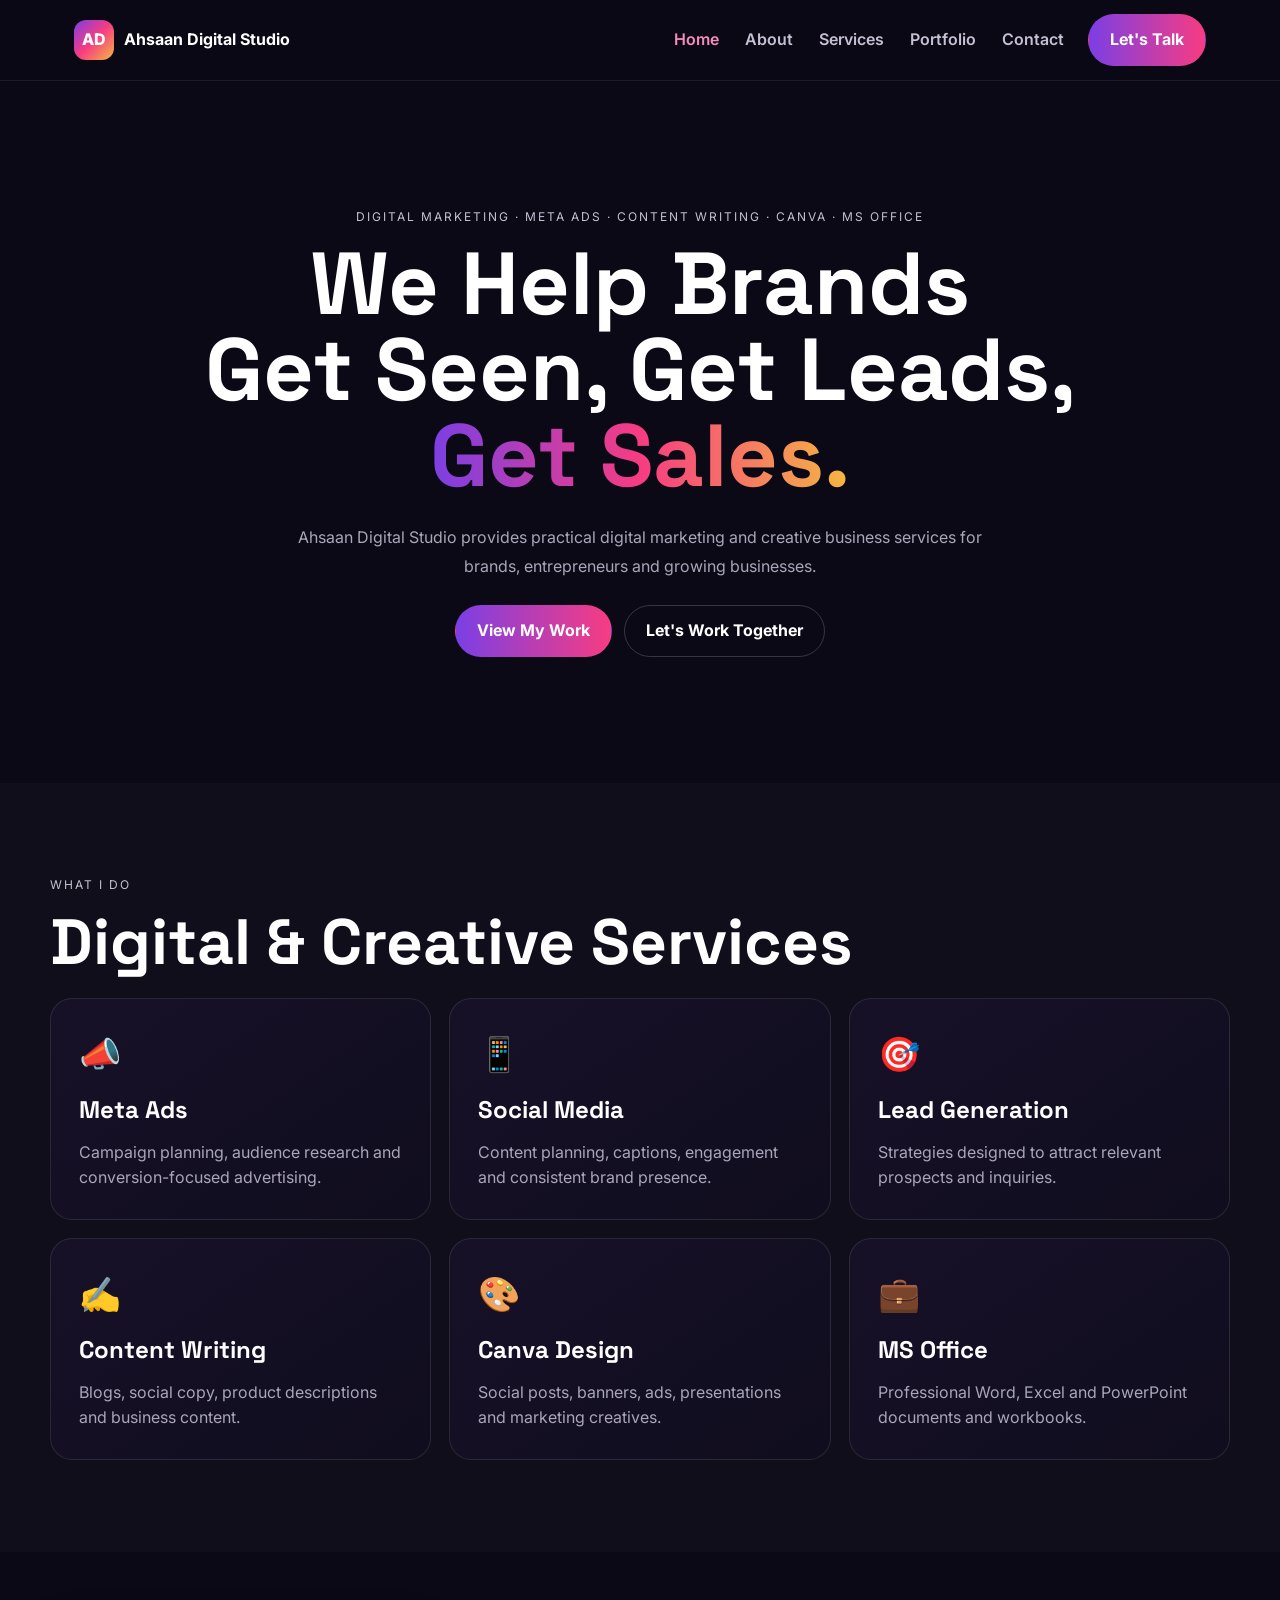
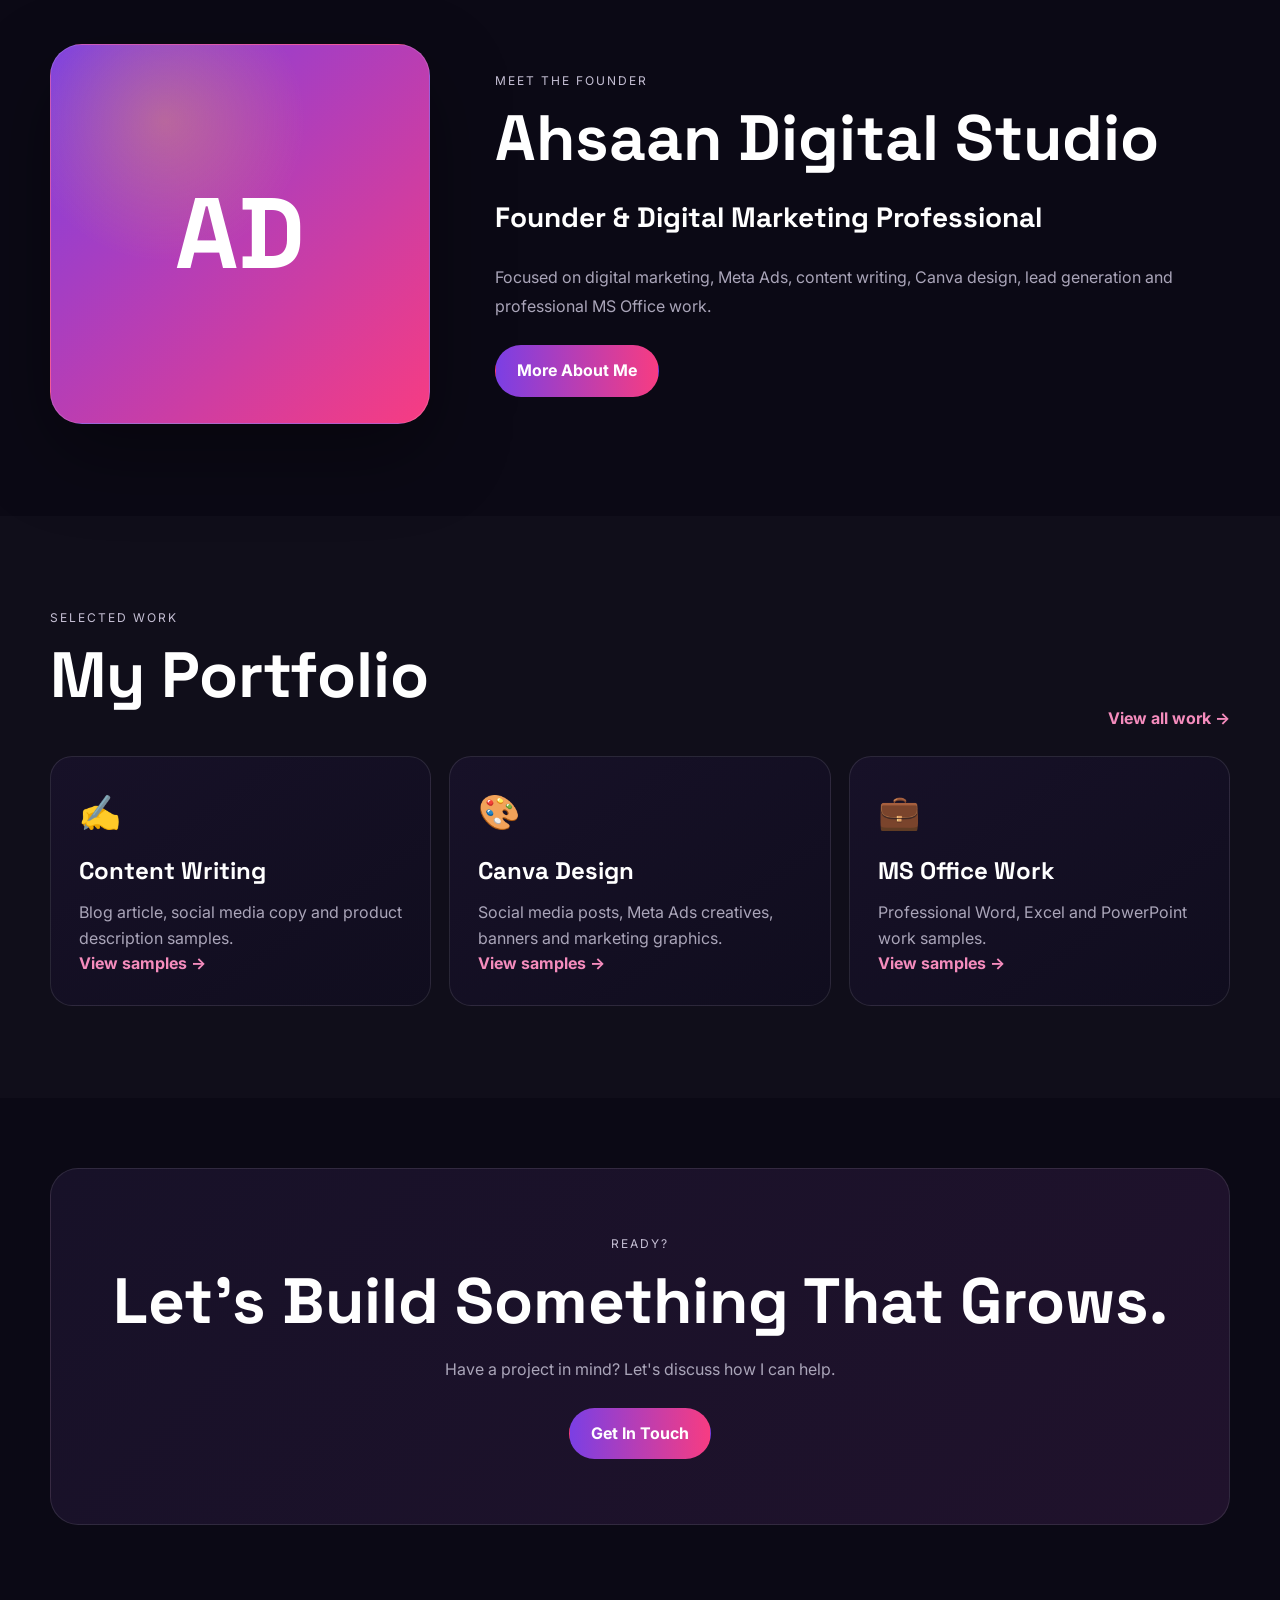
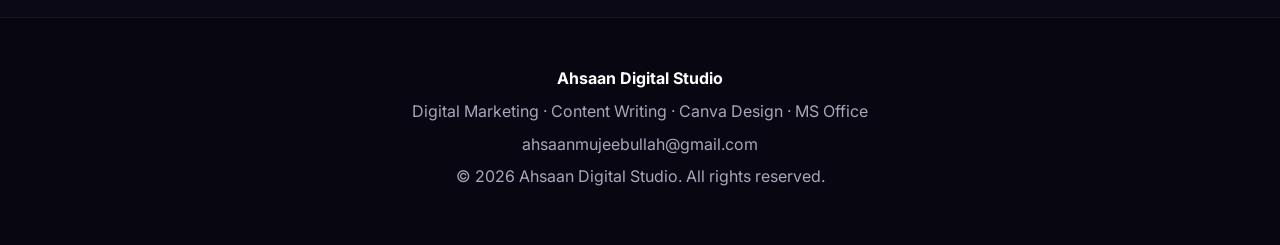
==== index.html @ bba97617 "Add files via upload" ====
<!DOCTYPE html><html lang="en"><head><meta charset="UTF-8"><meta name="viewport" content="width=device-width,initial-scale=1.0"><meta name="description" content="Ahsaan Digital Studio — Digital Marketing, Meta Ads, Content Writing, Canva Design and MS Office services."><title>Ahsaan Digital Studio | Digital Marketing & Creative Services</title><link rel="preconnect" href="https://fonts.googleapis.com"><link href="https://fonts.googleapis.com/css2?family=Space+Grotesk:wght@500;600;700&family=Inter:wght@400;500;600;700&display=swap" rel="stylesheet"><link rel="stylesheet" href="style.css"></head><body>
<header class="navbar"><div class="nav-inner"><a class="logo" href="index.html"><span class="logo-badge">AD</span><span>Ahsaan Digital Studio</span></a><button class="hamburger" id="hamburger" aria-label="Open menu">☰</button><nav class="nav-links" id="navLinks"><a class="active" href="index.html">Home</a><a href="about.html">About</a><a href="services.html">Services</a><a href="portfolio.html">Portfolio</a><a href="contact.html">Contact</a><a class="nav-cta" href="contact.html">Let's Talk</a></nav></div></header>
<main>
<section class="hero"><div class="container hero-inner"><p class="eyebrow reveal">Digital Marketing · Meta Ads · Content Writing · Canva · MS Office</p><h1 class="hero-title reveal">We Help Brands<br>Get Seen, Get Leads,<br><span class="grad-text">Get Sales.</span></h1><p class="hero-sub reveal">Ahsaan Digital Studio provides practical digital marketing and creative business services for brands, entrepreneurs and growing businesses.</p><div class="hero-actions reveal"><a class="btn" href="portfolio.html">View My Work</a><a class="btn btn-ghost" href="contact.html">Let's Work Together</a></div></div></section>
<section class="section section-dark"><div class="container"><p class="eyebrow reveal">What I Do</p><h2 class="section-title reveal">Digital & Creative Services</h2><div class="card-grid six"><a class="service-card reveal" href="services.html#meta"><span class="icon">📣</span><h3>Meta Ads</h3><p>Campaign planning, audience research and conversion-focused advertising.</p></a><a class="service-card reveal" href="services.html#social"><span class="icon">📱</span><h3>Social Media</h3><p>Content planning, captions, engagement and consistent brand presence.</p></a><a class="service-card reveal" href="services.html#leads"><span class="icon">🎯</span><h3>Lead Generation</h3><p>Strategies designed to attract relevant prospects and inquiries.</p></a><a class="service-card reveal" href="services.html#content"><span class="icon">✍️</span><h3>Content Writing</h3><p>Blogs, social copy, product descriptions and business content.</p></a><a class="service-card reveal" href="services.html#canva"><span class="icon">🎨</span><h3>Canva Design</h3><p>Social posts, banners, ads, presentations and marketing creatives.</p></a><a class="service-card reveal" href="services.html#office"><span class="icon">💼</span><h3>MS Office</h3><p>Professional Word, Excel and PowerPoint documents and workbooks.</p></a></div></div></section>
<section class="section"><div class="container founder-wrap"><div class="founder-avatar reveal">AD</div><div class="founder-content"><p class="eyebrow reveal">Meet the Founder</p><h2 class="section-title reveal">Ahsaan Digital Studio</h2><h3 class="founder-name reveal">Founder & Digital Marketing Professional</h3><p class="hero-sub left reveal">Focused on digital marketing, Meta Ads, content writing, Canva design, lead generation and professional MS Office work.</p><a class="btn reveal" href="about.html">More About Me</a></div></div></section>
<section class="section section-dark"><div class="container"><div class="section-head"><div><p class="eyebrow reveal">Selected Work</p><h2 class="section-title reveal">My Portfolio</h2></div><a class="text-link reveal" href="portfolio.html">View all work →</a></div><div class="card-grid three"><a class="portfolio-card reveal" href="portfolio.html#content"><span class="portfolio-icon">✍️</span><h3>Content Writing</h3><p>Blog article, social media copy and product description samples.</p><span class="card-link">View samples →</span></a><a class="portfolio-card reveal" href="portfolio.html#canva"><span class="portfolio-icon">🎨</span><h3>Canva Design</h3><p>Social media posts, Meta Ads creatives, banners and marketing graphics.</p><span class="card-link">View samples →</span></a><a class="portfolio-card reveal" href="portfolio.html#office"><span class="portfolio-icon">💼</span><h3>MS Office Work</h3><p>Professional Word, Excel and PowerPoint work samples.</p><span class="card-link">View samples →</span></a></div></div></section>
<section class="section cta-section"><div class="container cta-box reveal"><p class="eyebrow">Ready?</p><h2 class="section-title">Let's Build Something That Grows.</h2><p>Have a project in mind? Let's discuss how I can help.</p><a class="btn" href="contact.html">Get In Touch</a></div></section>
</main><footer><div class="container footer-inner"><strong>Ahsaan Digital Studio</strong><p>Digital Marketing · Content Writing · Canva Design · MS Office</p><p><a href="mailto:ahsaanmujeebullah@gmail.com">ahsaanmujeebullah@gmail.com</a></p><p>© 2026 Ahsaan Digital Studio. All rights reserved.</p></div></footer><script src="script.js"></script></body></html>
---- style.css ----
*{box-sizing:border-box}html{scroll-behavior:smooth}body{margin:0;font-family:Inter,Arial,sans-serif;background:#0b0915;color:#fff;line-height:1.6}a{color:inherit;text-decoration:none}button{font:inherit}.navbar{position:sticky;top:0;z-index:100;background:rgba(11,9,21,.88);backdrop-filter:blur(18px);border-bottom:1px solid rgba(255,255,255,.08)}.nav-inner{max-width:1180px;margin:auto;padding:14px 24px;display:flex;align-items:center;justify-content:space-between;gap:20px}.logo{display:flex;align-items:center;gap:10px;font-weight:700;white-space:nowrap}.logo-badge{width:40px;height:40px;border-radius:12px;display:grid;place-items:center;background:linear-gradient(135deg,#7b3fe4,#f73c82,#f5b841);font-weight:800}.nav-links{display:flex;align-items:center;gap:22px}.nav-links>a:not(.nav-cta){padding:9px 2px;color:#c5bfd4;font-weight:600}.nav-links>a:hover,.nav-links>a.active{color:#f58cbd}.nav-cta,.btn{display:inline-flex;align-items:center;justify-content:center;padding:12px 21px;border-radius:999px;background:linear-gradient(90deg,#7b3fe4,#f73c82);font-weight:700;border:1px solid transparent;transition:transform .2s ease,box-shadow .2s ease}.nav-cta:hover,.btn:hover{transform:translateY(-2px);box-shadow:0 12px 30px rgba(123,63,228,.25)}.btn-ghost{background:transparent;border-color:rgba(255,255,255,.18)}.hamburger{display:none;background:transparent;color:#fff;border:0;font-size:26px;cursor:pointer}.container{width:min(1180px,calc(100% - 40px));margin:auto}.hero{min-height:78vh;display:grid;place-items:center;text-align:center;padding:90px 0}.hero-inner{max-width:980px}.eyebrow{text-transform:uppercase;letter-spacing:2px;font-size:12px;color:#c5bfd4;margin:0 0 15px}.hero-title,.section-title,.subsection-title,.founder-name{font-family:'Space Grotesk',sans-serif}.hero-title{font-size:clamp(46px,8vw,88px);line-height:.98;margin:0}.grad-text{background:linear-gradient(90deg,#7b3fe4,#f73c82,#f5b841);-webkit-background-clip:text;background-clip:text;color:transparent}.hero-sub{max-width:720px;margin:24px auto;color:#aaa5b9;line-height:1.8}.hero-sub.left{margin-left:0;margin-right:0}.hero-actions,.contact-actions{display:flex;justify-content:center;gap:12px;flex-wrap:wrap}.section{padding:92px 0}.section-dark{background:rgba(255,255,255,.018)}.section-title{font-size:clamp(38px,5vw,64px);line-height:1.05;margin:0 0 22px}.subsection-title{font-size:34px;margin:75px 0 24px}.card-grid{display:grid;gap:18px}.card-grid.three{grid-template-columns:repeat(3,1fr)}.card-grid.six{grid-template-columns:repeat(3,1fr)}.service-card,.portfolio-card{padding:28px;border:1px solid rgba(255,255,255,.1);border-radius:22px;background:linear-gradient(145deg,#171128,#100d1e);transition:transform .25s ease,border-color .25s ease,box-shadow .25s ease}.service-card:hover,.portfolio-card:hover{transform:translateY(-6px);border-color:rgba(247,60,130,.35);box-shadow:0 20px 50px rgba(0,0,0,.22)}.service-card h2,.service-card h3,.portfolio-card h3{font-family:'Space Grotesk',sans-serif;margin:10px 0;font-size:24px}.service-card p,.portfolio-card p{color:#aaa5b9;margin:0}.icon,.portfolio-icon{font-size:34px}.founder-wrap{display:grid;grid-template-columns:minmax(250px,380px) 1fr;gap:65px;align-items:center}.founder-avatar{width:min(100%,380px);aspect-ratio:1/1;border-radius:32px;display:grid;place-items:center;font-family:'Space Grotesk';font-size:100px;font-weight:700;background:radial-gradient(circle at 30% 20%,#f5b84155,transparent 35%),linear-gradient(135deg,#7b3fe4,#f73c82);box-shadow:0 30px 80px rgba(0,0,0,.35);border:1px solid rgba(255,255,255,.15)}.founder-name{font-size:28px;margin:0 0 10px}.skill-pills{display:flex;flex-wrap:wrap;gap:9px;margin:20px 0 25px}.skill-pills span{padding:8px 13px;border-radius:999px;border:1px solid rgba(255,255,255,.1);background:#151126;color:#d7d1e1;font-size:13px}.section-head{display:flex;align-items:end;justify-content:space-between;gap:20px;margin-bottom:25px}.text-link,.card-link{color:#f58cbd;font-weight:700}.portfolio-card{display:block}.portfolio-icon{display:block;margin-bottom:12px}.sample-placeholder{height:150px;border-radius:16px;display:grid;place-items:center;font-size:55px;background:linear-gradient(135deg,#7b3fe433,#f73c8233);border:1px solid rgba(255,255,255,.08);margin-bottom:18px}.portfolio-card code{font-size:12px;color:#f5b841}.cta-section{padding-top:70px}.cta-box{padding:65px 30px;border-radius:28px;text-align:center;background:linear-gradient(135deg,#171128,#20122c);border:1px solid rgba(255,255,255,.1)}.cta-box p:not(.eyebrow){color:#aaa5b9;margin:0 auto 25px}.contact-box{text-align:center;max-width:850px}.contact-box .hero-sub{max-width:650px}.contact-email{margin-top:24px;color:#f58cbd}.contact-actions{margin-top:30px}footer{background:#080711;border-top:1px solid rgba(255,255,255,.06)}.footer-inner{padding:48px 0;text-align:center;color:#aaa5b9}.footer-inner strong{color:#fff}.footer-inner p{margin:7px 0}.footer-inner a:hover{color:#f58cbd}.reveal{opacity:0;transform:translateY(18px);transition:opacity .65s ease,transform .65s ease}.reveal.visible{opacity:1;transform:none}@media(max-width:900px){.hamburger{display:block}.nav-links{display:none;position:absolute;top:69px;left:0;right:0;background:#100d1d;border-bottom:1px solid rgba(255,255,255,.08);padding:18px 24px;flex-direction:column;align-items:stretch;gap:4px}.nav-links.open{display:flex}.nav-links>a:not(.nav-cta){padding:12px;text-align:center}.nav-cta{text-align:center;margin-top:6px}.card-grid.three,.card-grid.six{grid-template-columns:1fr 1fr}.founder-wrap{grid-template-columns:1fr;gap:38px}.founder-avatar{margin:auto;max-width:330px}.founder-content{text-align:center}.hero-sub.left{margin-left:auto;margin-right:auto}.skill-pills{justify-content:center}.section-head{align-items:start;flex-direction:column}}@media(max-width:560px){.container{width:min(100% - 28px,1180px)}.nav-inner{padding:12px 14px}.logo span:last-child{font-size:14px}.hero{padding:72px 0;min-height:70vh}.hero-title{font-size:clamp(42px,14vw,60px)}.section{padding:70px 0}.card-grid.three,.card-grid.six{grid-template-columns:1fr}.section-title{font-size:40px}.subsection-title{font-size:30px;margin-top:55px}.service-card,.portfolio-card{padding:23px}.founder-avatar{max-width:280px;font-size:80px}.cta-box{padding:48px 20px}.btn{width:100%;max-width:300px}}
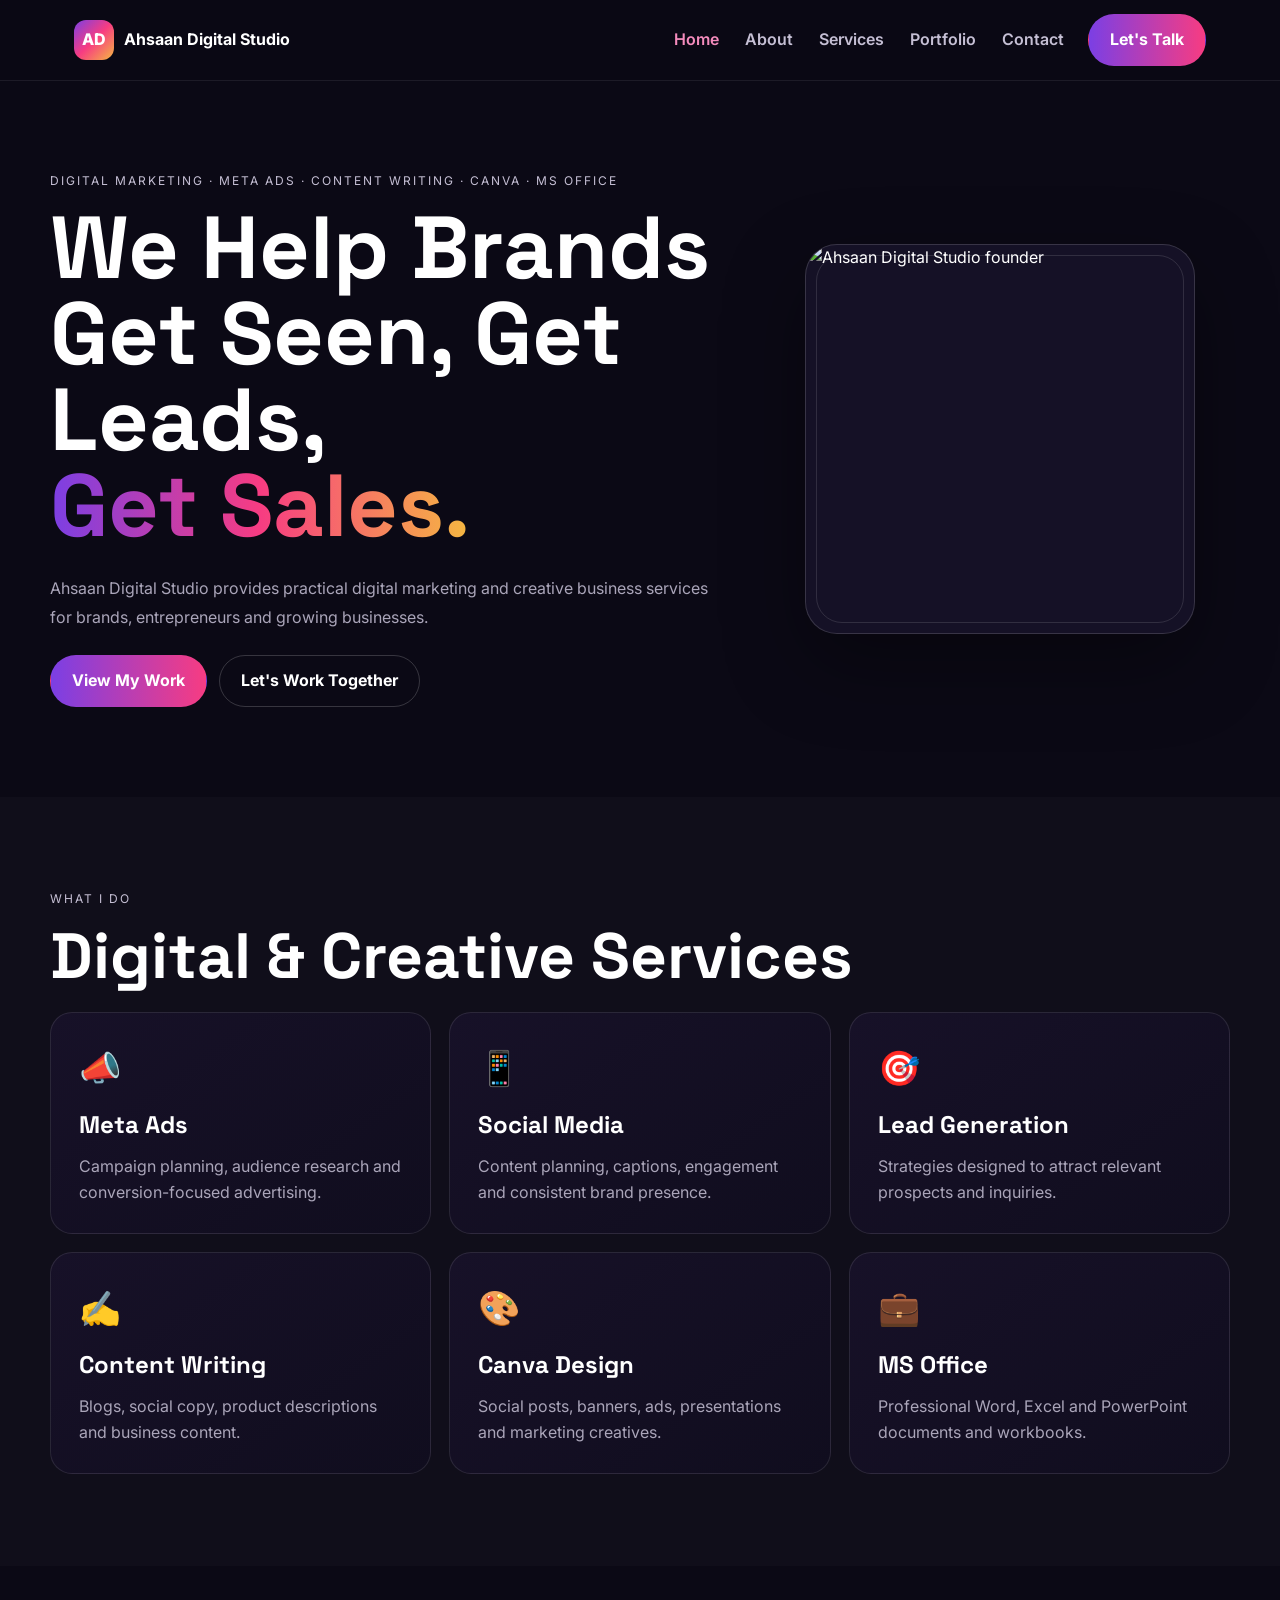
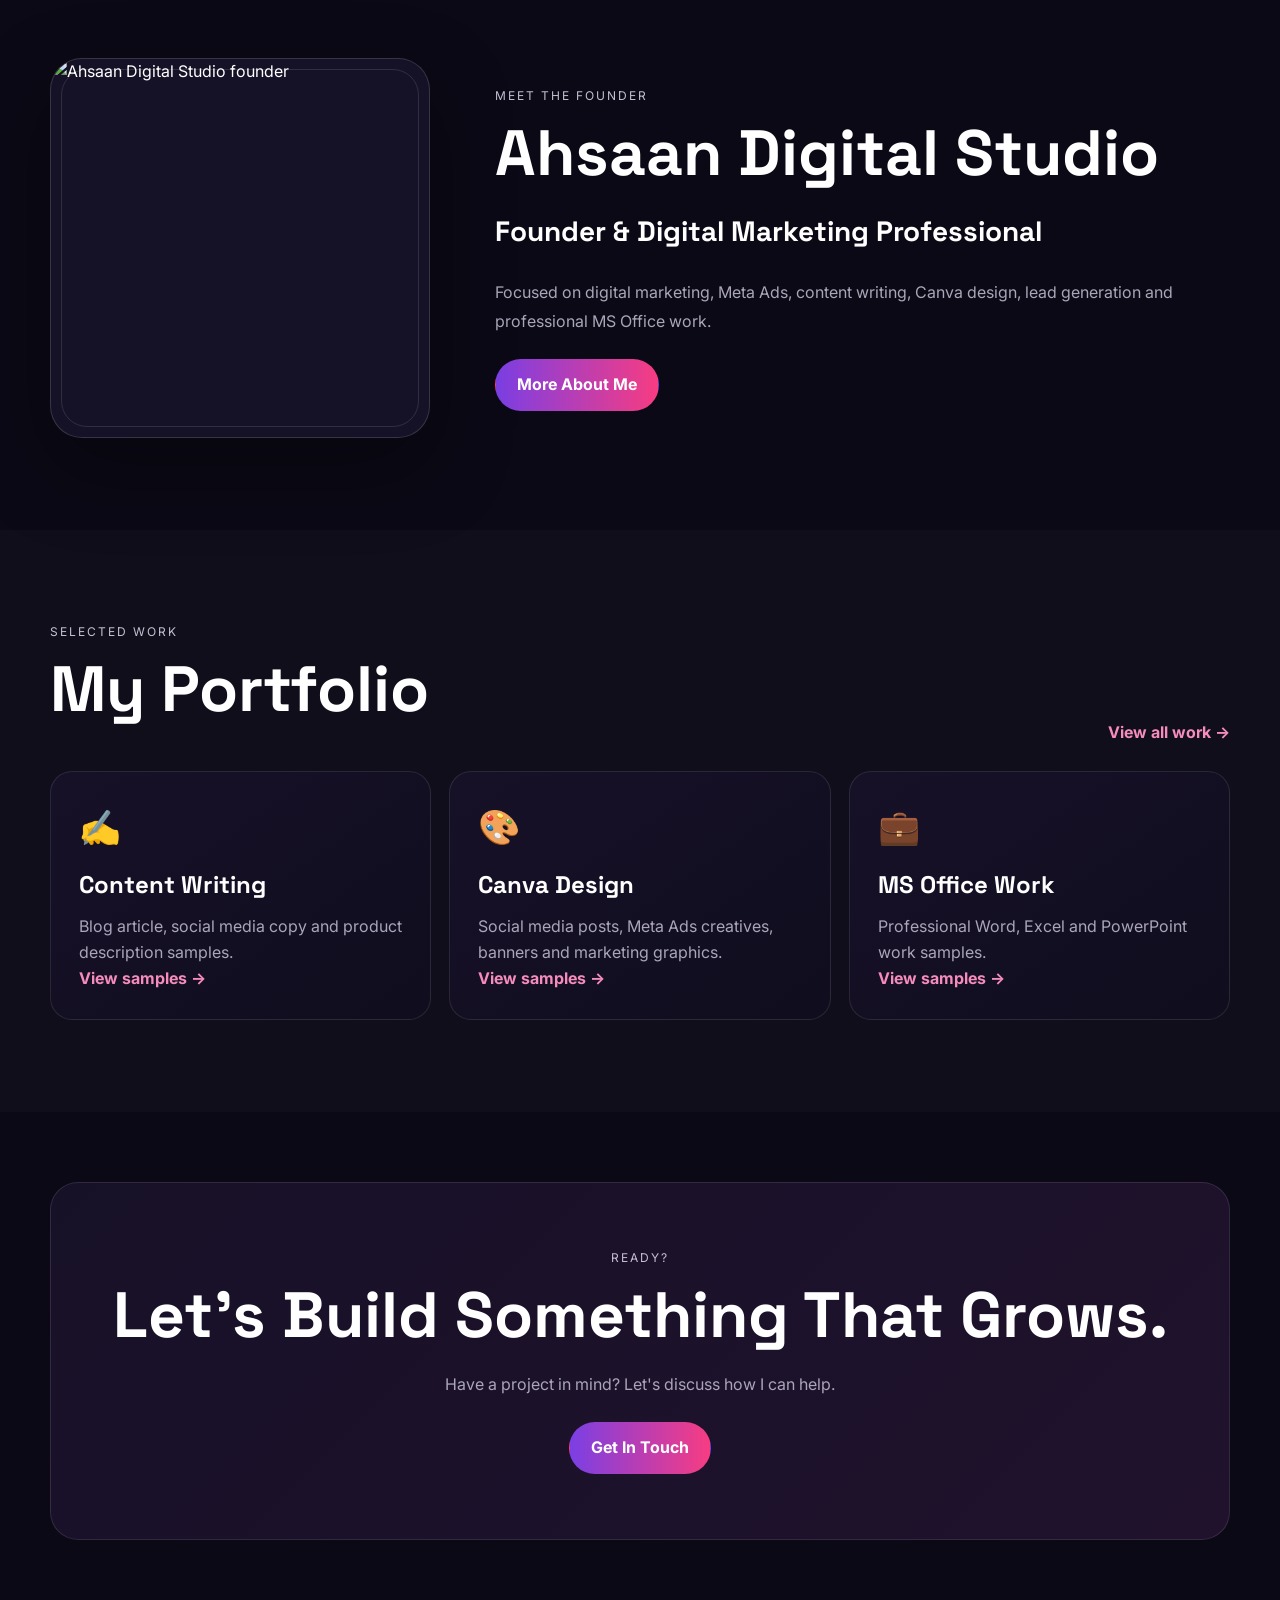
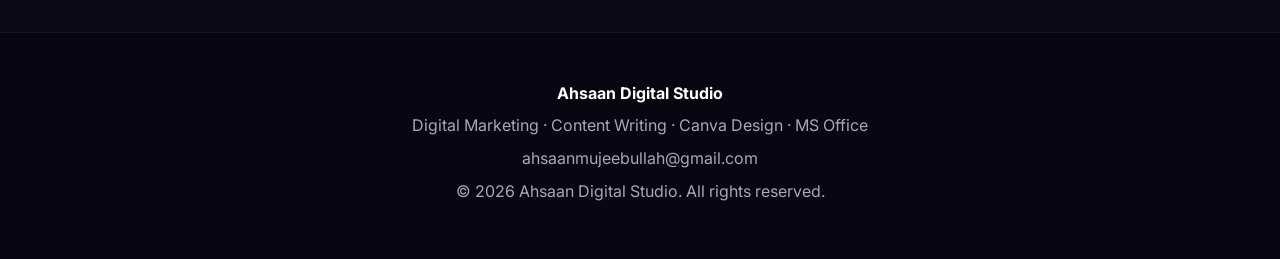
==== commit 38240d7b: "Add files via upload" ====
--- a/index.html
+++ b/index.html
@@ -1,9 +1,31 @@
-<!DOCTYPE html><html lang="en"><head><meta charset="UTF-8"><meta name="viewport" content="width=device-width,initial-scale=1.0"><meta name="description" content="Ahsaan Digital Studio — Digital Marketing, Meta Ads, Content Writing, Canva Design and MS Office services."><title>Ahsaan Digital Studio | Digital Marketing & Creative Services</title><link rel="preconnect" href="https://fonts.googleapis.com"><link href="https://fonts.googleapis.com/css2?family=Space+Grotesk:wght@500;600;700&family=Inter:wght@400;500;600;700&display=swap" rel="stylesheet"><link rel="stylesheet" href="style.css"></head><body>
+<!DOCTYPE html>
+<html lang="en">
+<head>
+<meta charset="UTF-8">
+<meta name="viewport" content="width=device-width,initial-scale=1.0">
+<meta name="description" content="Ahsaan Digital Studio — Digital Marketing, Meta Ads, Content Writing, Canva Design and MS Office services.">
+<title>Ahsaan Digital Studio | Digital Marketing & Creative Services</title>
+<link rel="preconnect" href="https://fonts.googleapis.com">
+<link href="https://fonts.googleapis.com/css2?family=Space+Grotesk:wght@500;600;700&family=Inter:wght@400;500;600;700&display=swap" rel="stylesheet">
+<link rel="stylesheet" href="style.css">
+</head>
+<body>
 <header class="navbar"><div class="nav-inner"><a class="logo" href="index.html"><span class="logo-badge">AD</span><span>Ahsaan Digital Studio</span></a><button class="hamburger" id="hamburger" aria-label="Open menu">☰</button><nav class="nav-links" id="navLinks"><a class="active" href="index.html">Home</a><a href="about.html">About</a><a href="services.html">Services</a><a href="portfolio.html">Portfolio</a><a href="contact.html">Contact</a><a class="nav-cta" href="contact.html">Let's Talk</a></nav></div></header>
 <main>
-<section class="hero"><div class="container hero-inner"><p class="eyebrow reveal">Digital Marketing · Meta Ads · Content Writing · Canva · MS Office</p><h1 class="hero-title reveal">We Help Brands<br>Get Seen, Get Leads,<br><span class="grad-text">Get Sales.</span></h1><p class="hero-sub reveal">Ahsaan Digital Studio provides practical digital marketing and creative business services for brands, entrepreneurs and growing businesses.</p><div class="hero-actions reveal"><a class="btn" href="portfolio.html">View My Work</a><a class="btn btn-ghost" href="contact.html">Let's Work Together</a></div></div></section>
+<section class="hero"><div class="container hero-inner">
+<div class="hero-copy">
+<p class="eyebrow reveal">Digital Marketing · Meta Ads · Content Writing · Canva · MS Office</p>
+<h1 class="hero-title reveal">We Help Brands<br>Get Seen, Get Leads,<br><span class="grad-text">Get Sales.</span></h1>
+<p class="hero-sub reveal">Ahsaan Digital Studio provides practical digital marketing and creative business services for brands, entrepreneurs and growing businesses.</p>
+<div class="hero-actions reveal"><a class="btn" href="portfolio.html">View My Work</a><a class="btn btn-ghost" href="contact.html">Let's Work Together</a></div>
+</div>
+<div class="hero-visual reveal"><div class="founder-photo-frame hero-photo-frame"><img src="assets/images/founder.jpg" alt="Ahsaan Digital Studio founder" loading="eager"></div></div>
+</div></section>
 <section class="section section-dark"><div class="container"><p class="eyebrow reveal">What I Do</p><h2 class="section-title reveal">Digital & Creative Services</h2><div class="card-grid six"><a class="service-card reveal" href="services.html#meta"><span class="icon">📣</span><h3>Meta Ads</h3><p>Campaign planning, audience research and conversion-focused advertising.</p></a><a class="service-card reveal" href="services.html#social"><span class="icon">📱</span><h3>Social Media</h3><p>Content planning, captions, engagement and consistent brand presence.</p></a><a class="service-card reveal" href="services.html#leads"><span class="icon">🎯</span><h3>Lead Generation</h3><p>Strategies designed to attract relevant prospects and inquiries.</p></a><a class="service-card reveal" href="services.html#content"><span class="icon">✍️</span><h3>Content Writing</h3><p>Blogs, social copy, product descriptions and business content.</p></a><a class="service-card reveal" href="services.html#canva"><span class="icon">🎨</span><h3>Canva Design</h3><p>Social posts, banners, ads, presentations and marketing creatives.</p></a><a class="service-card reveal" href="services.html#office"><span class="icon">💼</span><h3>MS Office</h3><p>Professional Word, Excel and PowerPoint documents and workbooks.</p></a></div></div></section>
-<section class="section"><div class="container founder-wrap"><div class="founder-avatar reveal">AD</div><div class="founder-content"><p class="eyebrow reveal">Meet the Founder</p><h2 class="section-title reveal">Ahsaan Digital Studio</h2><h3 class="founder-name reveal">Founder & Digital Marketing Professional</h3><p class="hero-sub left reveal">Focused on digital marketing, Meta Ads, content writing, Canva design, lead generation and professional MS Office work.</p><a class="btn reveal" href="about.html">More About Me</a></div></div></section>
+<section class="section"><div class="container founder-wrap"><div class="founder-avatar reveal"><img src="assets/images/founder.jpg" alt="Ahsaan Digital Studio founder" loading="lazy"></div><div class="founder-content"><p class="eyebrow reveal">Meet the Founder</p><h2 class="section-title reveal">Ahsaan Digital Studio</h2><h3 class="founder-name reveal">Founder & Digital Marketing Professional</h3><p class="hero-sub left reveal">Focused on digital marketing, Meta Ads, content writing, Canva design, lead generation and professional MS Office work.</p><a class="btn reveal" href="about.html">More About Me</a></div></div></section>
 <section class="section section-dark"><div class="container"><div class="section-head"><div><p class="eyebrow reveal">Selected Work</p><h2 class="section-title reveal">My Portfolio</h2></div><a class="text-link reveal" href="portfolio.html">View all work →</a></div><div class="card-grid three"><a class="portfolio-card reveal" href="portfolio.html#content"><span class="portfolio-icon">✍️</span><h3>Content Writing</h3><p>Blog article, social media copy and product description samples.</p><span class="card-link">View samples →</span></a><a class="portfolio-card reveal" href="portfolio.html#canva"><span class="portfolio-icon">🎨</span><h3>Canva Design</h3><p>Social media posts, Meta Ads creatives, banners and marketing graphics.</p><span class="card-link">View samples →</span></a><a class="portfolio-card reveal" href="portfolio.html#office"><span class="portfolio-icon">💼</span><h3>MS Office Work</h3><p>Professional Word, Excel and PowerPoint work samples.</p><span class="card-link">View samples →</span></a></div></div></section>
 <section class="section cta-section"><div class="container cta-box reveal"><p class="eyebrow">Ready?</p><h2 class="section-title">Let's Build Something That Grows.</h2><p>Have a project in mind? Let's discuss how I can help.</p><a class="btn" href="contact.html">Get In Touch</a></div></section>
-</main><footer><div class="container footer-inner"><strong>Ahsaan Digital Studio</strong><p>Digital Marketing · Content Writing · Canva Design · MS Office</p><p><a href="mailto:ahsaanmujeebullah@gmail.com">ahsaanmujeebullah@gmail.com</a></p><p>© 2026 Ahsaan Digital Studio. All rights reserved.</p></div></footer><script src="script.js"></script></body></html>+</main>
+<footer><div class="container footer-inner"><strong>Ahsaan Digital Studio</strong><p>Digital Marketing · Content Writing · Canva Design · MS Office</p><p><a href="mailto:ahsaanmujeebullah@gmail.com">ahsaanmujeebullah@gmail.com</a></p><p>© 2026 Ahsaan Digital Studio. All rights reserved.</p></div></footer><script src="script.js"></script>
+</body>
+</html>
--- a/style.css
+++ b/style.css
@@ -1 +1,107 @@
-*{box-sizing:border-box}html{scroll-behavior:smooth}body{margin:0;font-family:Inter,Arial,sans-serif;background:#0b0915;color:#fff;line-height:1.6}a{color:inherit;text-decoration:none}button{font:inherit}.navbar{position:sticky;top:0;z-index:100;background:rgba(11,9,21,.88);backdrop-filter:blur(18px);border-bottom:1px solid rgba(255,255,255,.08)}.nav-inner{max-width:1180px;margin:auto;padding:14px 24px;display:flex;align-items:center;justify-content:space-between;gap:20px}.logo{display:flex;align-items:center;gap:10px;font-weight:700;white-space:nowrap}.logo-badge{width:40px;height:40px;border-radius:12px;display:grid;place-items:center;background:linear-gradient(135deg,#7b3fe4,#f73c82,#f5b841);font-weight:800}.nav-links{display:flex;align-items:center;gap:22px}.nav-links>a:not(.nav-cta){padding:9px 2px;color:#c5bfd4;font-weight:600}.nav-links>a:hover,.nav-links>a.active{color:#f58cbd}.nav-cta,.btn{display:inline-flex;align-items:center;justify-content:center;padding:12px 21px;border-radius:999px;background:linear-gradient(90deg,#7b3fe4,#f73c82);font-weight:700;border:1px solid transparent;transition:transform .2s ease,box-shadow .2s ease}.nav-cta:hover,.btn:hover{transform:translateY(-2px);box-shadow:0 12px 30px rgba(123,63,228,.25)}.btn-ghost{background:transparent;border-color:rgba(255,255,255,.18)}.hamburger{display:none;background:transparent;color:#fff;border:0;font-size:26px;cursor:pointer}.container{width:min(1180px,calc(100% - 40px));margin:auto}.hero{min-height:78vh;display:grid;place-items:center;text-align:center;padding:90px 0}.hero-inner{max-width:980px}.eyebrow{text-transform:uppercase;letter-spacing:2px;font-size:12px;color:#c5bfd4;margin:0 0 15px}.hero-title,.section-title,.subsection-title,.founder-name{font-family:'Space Grotesk',sans-serif}.hero-title{font-size:clamp(46px,8vw,88px);line-height:.98;margin:0}.grad-text{background:linear-gradient(90deg,#7b3fe4,#f73c82,#f5b841);-webkit-background-clip:text;background-clip:text;color:transparent}.hero-sub{max-width:720px;margin:24px auto;color:#aaa5b9;line-height:1.8}.hero-sub.left{margin-left:0;margin-right:0}.hero-actions,.contact-actions{display:flex;justify-content:center;gap:12px;flex-wrap:wrap}.section{padding:92px 0}.section-dark{background:rgba(255,255,255,.018)}.section-title{font-size:clamp(38px,5vw,64px);line-height:1.05;margin:0 0 22px}.subsection-title{font-size:34px;margin:75px 0 24px}.card-grid{display:grid;gap:18px}.card-grid.three{grid-template-columns:repeat(3,1fr)}.card-grid.six{grid-template-columns:repeat(3,1fr)}.service-card,.portfolio-card{padding:28px;border:1px solid rgba(255,255,255,.1);border-radius:22px;background:linear-gradient(145deg,#171128,#100d1e);transition:transform .25s ease,border-color .25s ease,box-shadow .25s ease}.service-card:hover,.portfolio-card:hover{transform:translateY(-6px);border-color:rgba(247,60,130,.35);box-shadow:0 20px 50px rgba(0,0,0,.22)}.service-card h2,.service-card h3,.portfolio-card h3{font-family:'Space Grotesk',sans-serif;margin:10px 0;font-size:24px}.service-card p,.portfolio-card p{color:#aaa5b9;margin:0}.icon,.portfolio-icon{font-size:34px}.founder-wrap{display:grid;grid-template-columns:minmax(250px,380px) 1fr;gap:65px;align-items:center}.founder-avatar{width:min(100%,380px);aspect-ratio:1/1;border-radius:32px;display:grid;place-items:center;font-family:'Space Grotesk';font-size:100px;font-weight:700;background:radial-gradient(circle at 30% 20%,#f5b84155,transparent 35%),linear-gradient(135deg,#7b3fe4,#f73c82);box-shadow:0 30px 80px rgba(0,0,0,.35);border:1px solid rgba(255,255,255,.15)}.founder-name{font-size:28px;margin:0 0 10px}.skill-pills{display:flex;flex-wrap:wrap;gap:9px;margin:20px 0 25px}.skill-pills span{padding:8px 13px;border-radius:999px;border:1px solid rgba(255,255,255,.1);background:#151126;color:#d7d1e1;font-size:13px}.section-head{display:flex;align-items:end;justify-content:space-between;gap:20px;margin-bottom:25px}.text-link,.card-link{color:#f58cbd;font-weight:700}.portfolio-card{display:block}.portfolio-icon{display:block;margin-bottom:12px}.sample-placeholder{height:150px;border-radius:16px;display:grid;place-items:center;font-size:55px;background:linear-gradient(135deg,#7b3fe433,#f73c8233);border:1px solid rgba(255,255,255,.08);margin-bottom:18px}.portfolio-card code{font-size:12px;color:#f5b841}.cta-section{padding-top:70px}.cta-box{padding:65px 30px;border-radius:28px;text-align:center;background:linear-gradient(135deg,#171128,#20122c);border:1px solid rgba(255,255,255,.1)}.cta-box p:not(.eyebrow){color:#aaa5b9;margin:0 auto 25px}.contact-box{text-align:center;max-width:850px}.contact-box .hero-sub{max-width:650px}.contact-email{margin-top:24px;color:#f58cbd}.contact-actions{margin-top:30px}footer{background:#080711;border-top:1px solid rgba(255,255,255,.06)}.footer-inner{padding:48px 0;text-align:center;color:#aaa5b9}.footer-inner strong{color:#fff}.footer-inner p{margin:7px 0}.footer-inner a:hover{color:#f58cbd}.reveal{opacity:0;transform:translateY(18px);transition:opacity .65s ease,transform .65s ease}.reveal.visible{opacity:1;transform:none}@media(max-width:900px){.hamburger{display:block}.nav-links{display:none;position:absolute;top:69px;left:0;right:0;background:#100d1d;border-bottom:1px solid rgba(255,255,255,.08);padding:18px 24px;flex-direction:column;align-items:stretch;gap:4px}.nav-links.open{display:flex}.nav-links>a:not(.nav-cta){padding:12px;text-align:center}.nav-cta{text-align:center;margin-top:6px}.card-grid.three,.card-grid.six{grid-template-columns:1fr 1fr}.founder-wrap{grid-template-columns:1fr;gap:38px}.founder-avatar{margin:auto;max-width:330px}.founder-content{text-align:center}.hero-sub.left{margin-left:auto;margin-right:auto}.skill-pills{justify-content:center}.section-head{align-items:start;flex-direction:column}}@media(max-width:560px){.container{width:min(100% - 28px,1180px)}.nav-inner{padding:12px 14px}.logo span:last-child{font-size:14px}.hero{padding:72px 0;min-height:70vh}.hero-title{font-size:clamp(42px,14vw,60px)}.section{padding:70px 0}.card-grid.three,.card-grid.six{grid-template-columns:1fr}.section-title{font-size:40px}.subsection-title{font-size:30px;margin-top:55px}.service-card,.portfolio-card{padding:23px}.founder-avatar{max-width:280px;font-size:80px}.cta-box{padding:48px 20px}.btn{width:100%;max-width:300px}}+*{box-sizing:border-box}
+html{scroll-behavior:smooth}
+body{margin:0;font-family:Inter,Arial,sans-serif;background:#0b0915;color:#fff;line-height:1.6}
+a{color:inherit;text-decoration:none}
+button{font:inherit}
+.navbar{position:sticky;top:0;z-index:100;background:rgba(11,9,21,.88);backdrop-filter:blur(18px);border-bottom:1px solid rgba(255,255,255,.08)}
+.nav-inner{max-width:1180px;margin:auto;padding:14px 24px;display:flex;align-items:center;justify-content:space-between;gap:20px}
+.logo{display:flex;align-items:center;gap:10px;font-weight:700;white-space:nowrap}
+.logo-badge{width:40px;height:40px;border-radius:12px;display:grid;place-items:center;background:linear-gradient(135deg,#7b3fe4,#f73c82,#f5b841);font-weight:800}
+.nav-links{display:flex;align-items:center;gap:22px}
+.nav-links>a:not(.nav-cta){padding:9px 2px;color:#c5bfd4;font-weight:600}
+.nav-links>a:hover,.nav-links>a.active{color:#f58cbd}
+.nav-cta,.btn{display:inline-flex;align-items:center;justify-content:center;padding:12px 21px;border-radius:999px;background:linear-gradient(90deg,#7b3fe4,#f73c82);font-weight:700;border:1px solid transparent;transition:transform .2s ease,box-shadow .2s ease}
+.nav-cta:hover,.btn:hover{transform:translateY(-2px);box-shadow:0 12px 30px rgba(123,63,228,.25)}
+.btn-ghost{background:transparent;border-color:rgba(255,255,255,.18)}
+.hamburger{display:none;background:transparent;color:#fff;border:0;font-size:26px;cursor:pointer}
+.container{width:min(1180px,calc(100% - 40px));margin:auto}
+.hero{min-height:78vh;display:grid;place-items:center;padding:90px 0}
+.hero-inner{max-width:1180px;display:grid;grid-template-columns:minmax(0,1.18fr) minmax(300px,.82fr);align-items:center;gap:56px}
+.hero-copy{text-align:left}
+.hero-inner .hero-sub{margin-left:0;margin-right:0}
+.hero-title,.section-title,.subsection-title,.founder-name{font-family:'Space Grotesk',sans-serif}
+.eyebrow{text-transform:uppercase;letter-spacing:2px;font-size:12px;color:#c5bfd4;margin:0 0 15px}
+.hero-title{font-size:clamp(46px,8vw,88px);line-height:.98;margin:0}
+.grad-text{background:linear-gradient(90deg,#7b3fe4,#f73c82,#f5b841);-webkit-background-clip:text;background-clip:text;color:transparent}
+.hero-sub{max-width:720px;margin:24px auto;color:#aaa5b9;line-height:1.8}
+.hero-sub.left{margin-left:0;margin-right:0}
+.hero-actions,.contact-actions{display:flex;justify-content:flex-start;gap:12px;flex-wrap:wrap}
+.hero-visual{display:flex;justify-content:center;align-items:center}
+.founder-photo-frame{position:relative;overflow:hidden;border:1px solid rgba(255,255,255,.15);background:#151126;box-shadow:0 30px 80px rgba(0,0,0,.35)}
+.founder-photo-frame img,.founder-avatar img{display:block;width:100%;height:100%;object-fit:cover}
+.hero-photo-frame{width:min(100%,390px);aspect-ratio:1/1;border-radius:32px}
+.hero-photo-frame::after,.founder-avatar::after{content:"";position:absolute;inset:10px;border-radius:26px;border:1px solid rgba(255,255,255,.12);pointer-events:none}
+.section{padding:92px 0}
+.section-dark{background:rgba(255,255,255,.018)}
+.section-title{font-size:clamp(38px,5vw,64px);line-height:1.05;margin:0 0 22px}
+.subsection-title{font-size:34px;margin:75px 0 24px}
+.card-grid{display:grid;gap:18px}
+.card-grid.three{grid-template-columns:repeat(3,1fr)}
+.card-grid.six{grid-template-columns:repeat(3,1fr)}
+.service-card,.portfolio-card{padding:28px;border:1px solid rgba(255,255,255,.1);border-radius:22px;background:linear-gradient(145deg,#171128,#100d1e);transition:transform .25s ease,border-color .25s ease,box-shadow .25s ease}
+.service-card:hover,.portfolio-card:hover{transform:translateY(-6px);border-color:rgba(247,60,130,.35);box-shadow:0 20px 50px rgba(0,0,0,.22)}
+.service-card h2,.service-card h3,.portfolio-card h3{font-family:'Space Grotesk',sans-serif;margin:10px 0;font-size:24px}
+.service-card p,.portfolio-card p{color:#aaa5b9;margin:0}
+.icon,.portfolio-icon{font-size:34px}
+.founder-wrap{display:grid;grid-template-columns:minmax(250px,380px) 1fr;gap:65px;align-items:center}
+.founder-avatar{position:relative;width:min(100%,380px);aspect-ratio:1/1;border-radius:32px;overflow:hidden;background:#151126;box-shadow:0 30px 80px rgba(0,0,0,.35);border:1px solid rgba(255,255,255,.15)}
+.founder-name{font-size:28px;margin:0 0 10px}
+.skill-pills{display:flex;flex-wrap:wrap;gap:9px;margin:20px 0 25px}
+.skill-pills span{padding:8px 13px;border-radius:999px;border:1px solid rgba(255,255,255,.1);background:#151126;color:#d7d1e1;font-size:13px}
+.section-head{display:flex;align-items:end;justify-content:space-between;gap:20px;margin-bottom:25px}
+.text-link,.card-link{color:#f58cbd;font-weight:700}
+.portfolio-card{display:block}
+.portfolio-icon{display:block;margin-bottom:12px}
+.sample-placeholder{height:150px;border-radius:16px;display:grid;place-items:center;font-size:55px;background:linear-gradient(135deg,#7b3fe433,#f73c8233);border:1px solid rgba(255,255,255,.08);margin-bottom:18px}
+.portfolio-card code{font-size:12px;color:#f5b841}
+.cta-section{padding-top:70px}
+.cta-box{padding:65px 30px;border-radius:28px;text-align:center;background:linear-gradient(135deg,#171128,#20122c);border:1px solid rgba(255,255,255,.1)}
+.cta-box p:not(.eyebrow){color:#aaa5b9;margin:0 auto 25px}
+.contact-box{text-align:center;max-width:850px}
+.contact-box .hero-sub{max-width:650px}
+.contact-email{margin-top:24px;color:#f58cbd}
+.contact-actions{margin-top:30px;justify-content:center}
+footer{background:#080711;border-top:1px solid rgba(255,255,255,.06)}
+.footer-inner{padding:48px 0;text-align:center;color:#aaa5b9}
+.footer-inner strong{color:#fff}
+.footer-inner p{margin:7px 0}
+.footer-inner a:hover{color:#f58cbd}
+.reveal{opacity:0;transform:translateY(18px);transition:opacity .65s ease,transform .65s ease}
+.reveal.visible{opacity:1;transform:none}
+@media(max-width:900px){
+.hamburger{display:block}
+.nav-links{display:none;position:absolute;top:69px;left:0;right:0;background:#100d1d;border-bottom:1px solid rgba(255,255,255,.08);padding:18px 24px;flex-direction:column;align-items:stretch;gap:4px}
+.nav-links.open{display:flex}
+.nav-links>a:not(.nav-cta){padding:12px;text-align:center}
+.nav-cta{text-align:center;margin-top:6px}
+.hero-inner{grid-template-columns:1fr;gap:42px}
+.hero-copy{text-align:center}
+.hero-inner .hero-sub{margin-left:auto;margin-right:auto}
+.hero-actions{justify-content:center}
+.hero-photo-frame{max-width:330px}
+.card-grid.three,.card-grid.six{grid-template-columns:1fr 1fr}
+.founder-wrap{grid-template-columns:1fr;gap:38px}
+.founder-avatar{margin:auto;max-width:330px}
+.founder-content{text-align:center}
+.hero-sub.left{margin-left:auto;margin-right:auto}
+.skill-pills{justify-content:center}
+.section-head{align-items:start;flex-direction:column}
+}
+@media(max-width:560px){
+.container{width:min(100% - 28px,1180px)}
+.nav-inner{padding:12px 14px}
+.logo span:last-child{font-size:14px}
+.hero{padding:72px 0;min-height:70vh}
+.hero-title{font-size:clamp(42px,14vw,60px)}
+.hero-photo-frame{max-width:280px;border-radius:28px}
+.hero-photo-frame::after{border-radius:22px}
+.section{padding:70px 0}
+.card-grid.three,.card-grid.six{grid-template-columns:1fr}
+.section-title{font-size:40px}
+.subsection-title{font-size:30px;margin-top:55px}
+.service-card,.portfolio-card{padding:23px}
+.founder-avatar{max-width:280px}
+.founder-avatar::after{border-radius:22px}
+.cta-box{padding:48px 20px}
+.btn{width:100%;max-width:300px}
+}
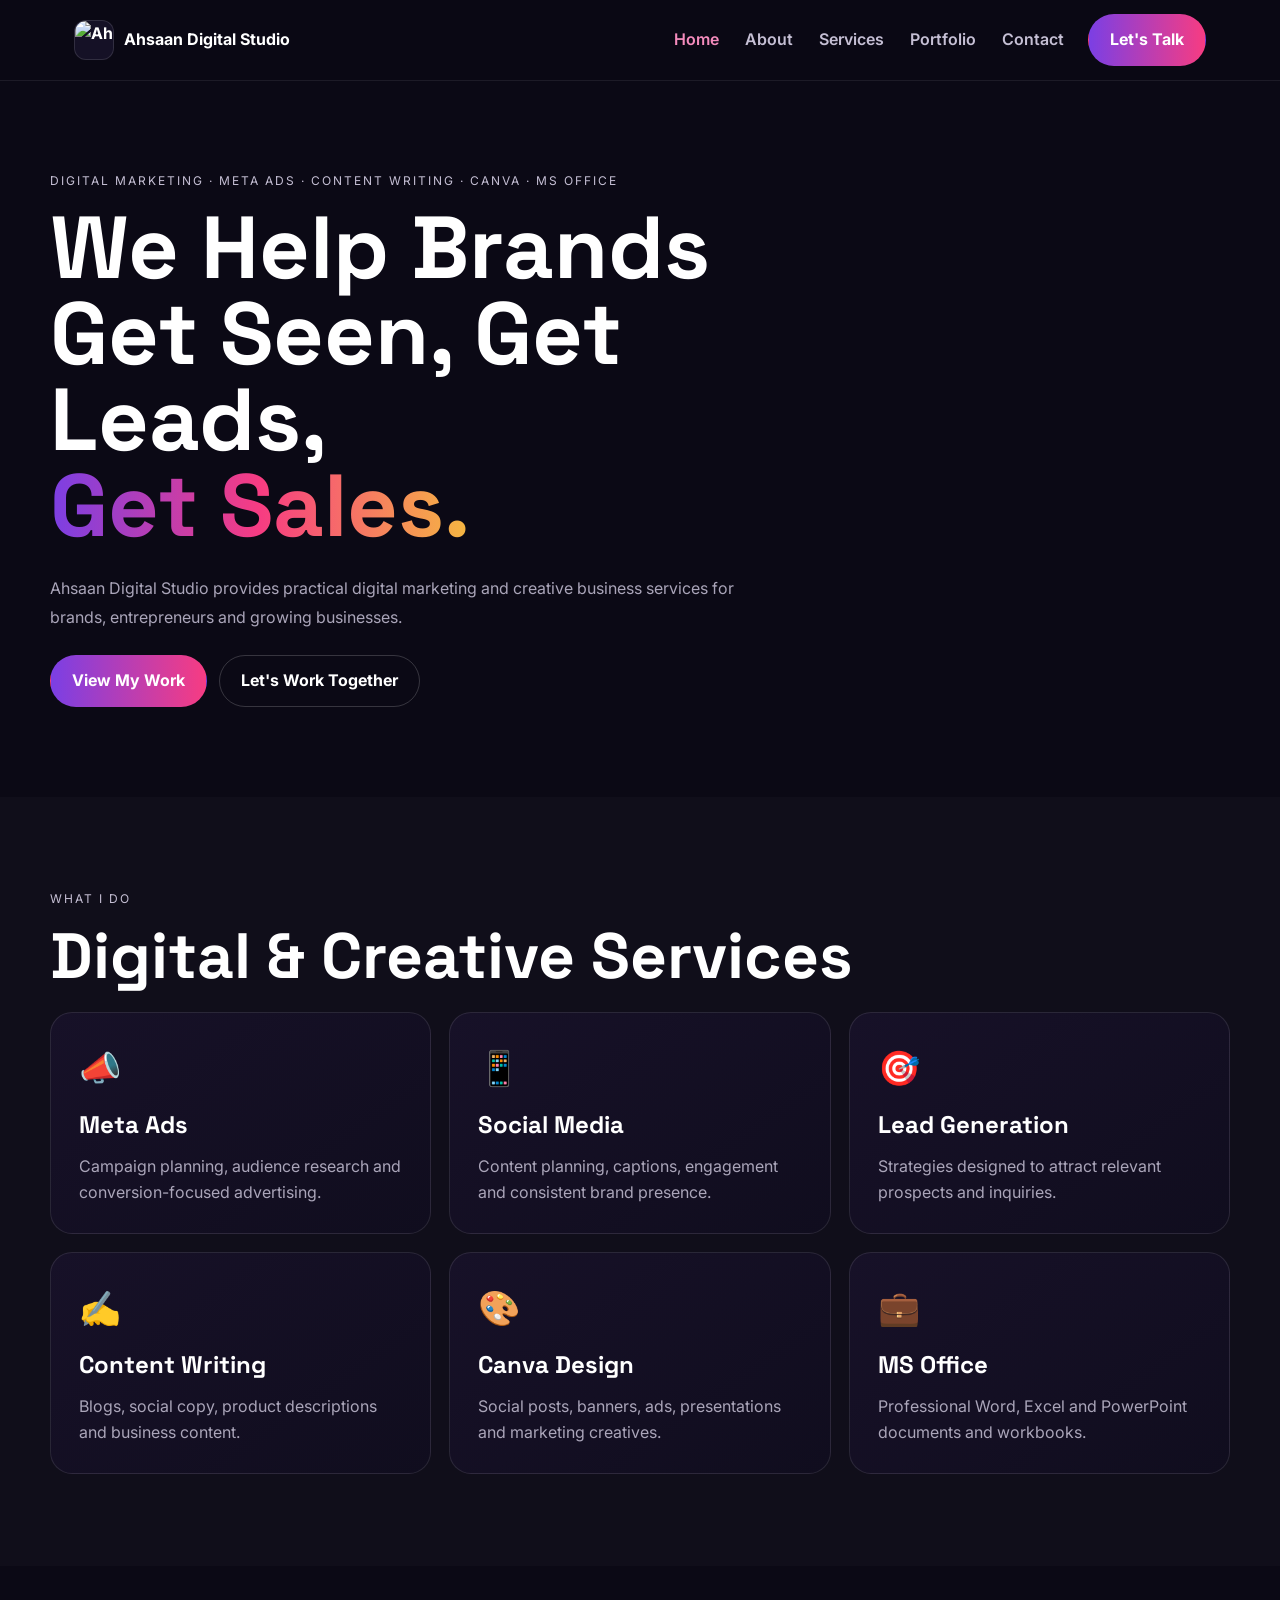
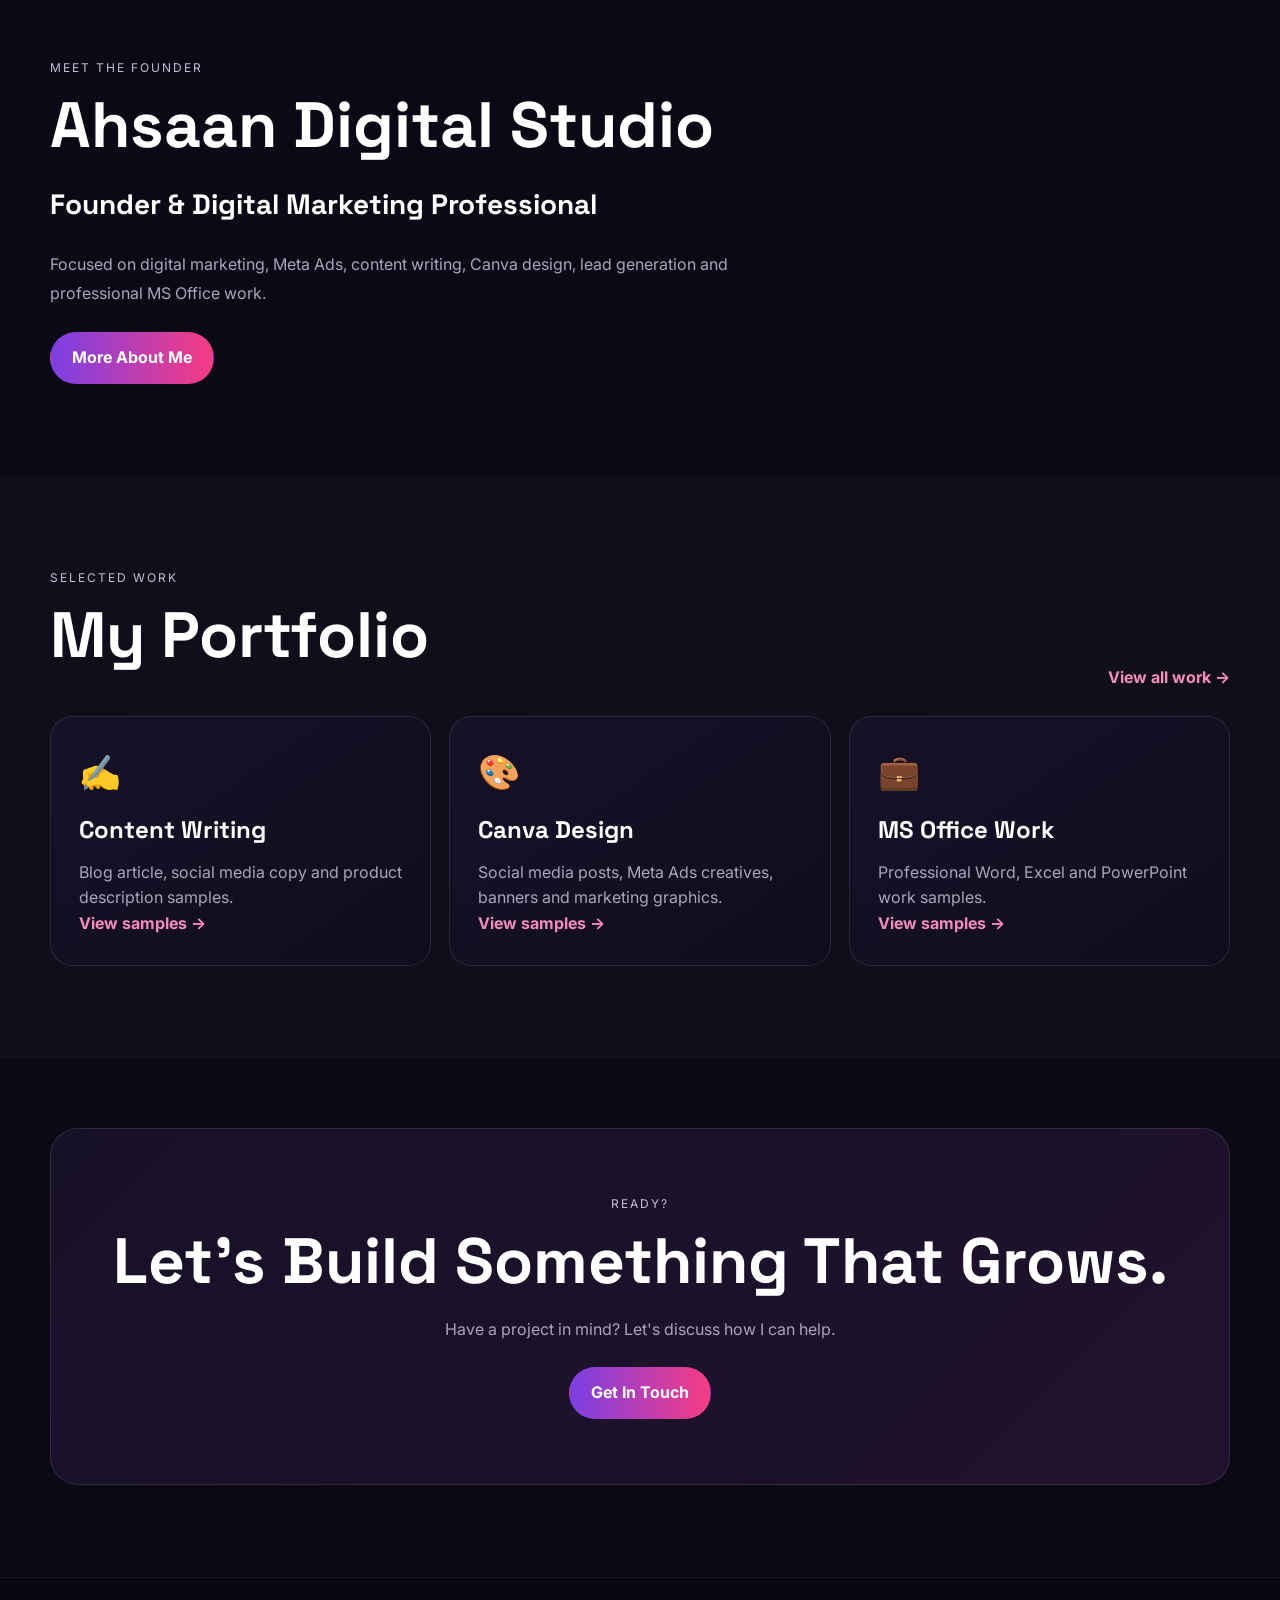
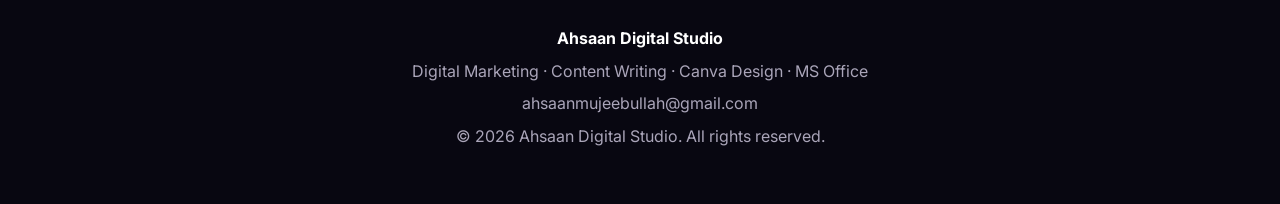
==== commit 6a9ce0ee: "Add files via upload" ====
--- a/index.html
+++ b/index.html
@@ -1,31 +1,18 @@
-<!DOCTYPE html>
-<html lang="en">
-<head>
-<meta charset="UTF-8">
-<meta name="viewport" content="width=device-width,initial-scale=1.0">
-<meta name="description" content="Ahsaan Digital Studio — Digital Marketing, Meta Ads, Content Writing, Canva Design and MS Office services.">
-<title>Ahsaan Digital Studio | Digital Marketing & Creative Services</title>
-<link rel="preconnect" href="https://fonts.googleapis.com">
-<link href="https://fonts.googleapis.com/css2?family=Space+Grotesk:wght@500;600;700&family=Inter:wght@400;500;600;700&display=swap" rel="stylesheet">
-<link rel="stylesheet" href="style.css">
-</head>
-<body>
-<header class="navbar"><div class="nav-inner"><a class="logo" href="index.html"><span class="logo-badge">AD</span><span>Ahsaan Digital Studio</span></a><button class="hamburger" id="hamburger" aria-label="Open menu">☰</button><nav class="nav-links" id="navLinks"><a class="active" href="index.html">Home</a><a href="about.html">About</a><a href="services.html">Services</a><a href="portfolio.html">Portfolio</a><a href="contact.html">Contact</a><a class="nav-cta" href="contact.html">Let's Talk</a></nav></div></header>
-<main>
-<section class="hero"><div class="container hero-inner">
-<div class="hero-copy">
-<p class="eyebrow reveal">Digital Marketing · Meta Ads · Content Writing · Canva · MS Office</p>
-<h1 class="hero-title reveal">We Help Brands<br>Get Seen, Get Leads,<br><span class="grad-text">Get Sales.</span></h1>
-<p class="hero-sub reveal">Ahsaan Digital Studio provides practical digital marketing and creative business services for brands, entrepreneurs and growing businesses.</p>
-<div class="hero-actions reveal"><a class="btn" href="portfolio.html">View My Work</a><a class="btn btn-ghost" href="contact.html">Let's Work Together</a></div>
-</div>
-<div class="hero-visual reveal"><div class="founder-photo-frame hero-photo-frame"><img src="assets/images/founder.jpg" alt="Ahsaan Digital Studio founder" loading="eager"></div></div>
-</div></section>
-<section class="section section-dark"><div class="container"><p class="eyebrow reveal">What I Do</p><h2 class="section-title reveal">Digital & Creative Services</h2><div class="card-grid six"><a class="service-card reveal" href="services.html#meta"><span class="icon">📣</span><h3>Meta Ads</h3><p>Campaign planning, audience research and conversion-focused advertising.</p></a><a class="service-card reveal" href="services.html#social"><span class="icon">📱</span><h3>Social Media</h3><p>Content planning, captions, engagement and consistent brand presence.</p></a><a class="service-card reveal" href="services.html#leads"><span class="icon">🎯</span><h3>Lead Generation</h3><p>Strategies designed to attract relevant prospects and inquiries.</p></a><a class="service-card reveal" href="services.html#content"><span class="icon">✍️</span><h3>Content Writing</h3><p>Blogs, social copy, product descriptions and business content.</p></a><a class="service-card reveal" href="services.html#canva"><span class="icon">🎨</span><h3>Canva Design</h3><p>Social posts, banners, ads, presentations and marketing creatives.</p></a><a class="service-card reveal" href="services.html#office"><span class="icon">💼</span><h3>MS Office</h3><p>Professional Word, Excel and PowerPoint documents and workbooks.</p></a></div></div></section>
-<section class="section"><div class="container founder-wrap"><div class="founder-avatar reveal"><img src="assets/images/founder.jpg" alt="Ahsaan Digital Studio founder" loading="lazy"></div><div class="founder-content"><p class="eyebrow reveal">Meet the Founder</p><h2 class="section-title reveal">Ahsaan Digital Studio</h2><h3 class="founder-name reveal">Founder & Digital Marketing Professional</h3><p class="hero-sub left reveal">Focused on digital marketing, Meta Ads, content writing, Canva design, lead generation and professional MS Office work.</p><a class="btn reveal" href="about.html">More About Me</a></div></div></section>
-<section class="section section-dark"><div class="container"><div class="section-head"><div><p class="eyebrow reveal">Selected Work</p><h2 class="section-title reveal">My Portfolio</h2></div><a class="text-link reveal" href="portfolio.html">View all work →</a></div><div class="card-grid three"><a class="portfolio-card reveal" href="portfolio.html#content"><span class="portfolio-icon">✍️</span><h3>Content Writing</h3><p>Blog article, social media copy and product description samples.</p><span class="card-link">View samples →</span></a><a class="portfolio-card reveal" href="portfolio.html#canva"><span class="portfolio-icon">🎨</span><h3>Canva Design</h3><p>Social media posts, Meta Ads creatives, banners and marketing graphics.</p><span class="card-link">View samples →</span></a><a class="portfolio-card reveal" href="portfolio.html#office"><span class="portfolio-icon">💼</span><h3>MS Office Work</h3><p>Professional Word, Excel and PowerPoint work samples.</p><span class="card-link">View samples →</span></a></div></div></section>
+<!DOCTYPE html><html lang="en"><head><meta charset="UTF-8"><meta name="viewport" content="width=device-width,initial-scale=1.0"><meta name="description" content="Ahsaan Digital Studio — Digital Marketing, Meta Ads, Content Writing, Canva Design and MS Office services."><title>Ahsaan Digital Studio | Digital Marketing & Creative Services</title><link rel="preconnect" href="https://fonts.googleapis.com"><link href="https://fonts.googleapis.com/css2?family=Space+Grotesk:wght@500;600;700&family=Inter:wght@400;500;600;700&display=swap" rel="stylesheet"><link rel="stylesheet" href="style.css"></head><body><header class="navbar"><div class="nav-inner"><a class="logo" href="index.html"><span class="logo-badge"><img src="assets/images/founder.jpg" alt="Ahsaan Digital Studio founder"></span><span>Ahsaan Digital Studio</span></a><button class="hamburger" id="hamburger" aria-label="Open menu">☰</button><nav class="nav-links" id="navLinks"><a class="active" href="index.html">Home</a><a class="" href="about.html">About</a><a class="" href="services.html">Services</a><a class="" href="portfolio.html">Portfolio</a><a class="" href="contact.html">Contact</a><a class="nav-cta" href="contact.html">Let's Talk</a></nav></div></header><main>
+<section class="hero"><div class="container hero-inner"><div class="hero-copy"><p class="eyebrow reveal">Digital Marketing · Meta Ads · Content Writing · Canva · MS Office</p><h1 class="hero-title reveal">We Help Brands<br>Get Seen, Get Leads,<br><span class="grad-text">Get Sales.</span></h1><p class="hero-sub reveal">Ahsaan Digital Studio provides practical digital marketing and creative business services for brands, entrepreneurs and growing businesses.</p><div class="hero-actions reveal"><a class="btn" href="portfolio.html">View My Work</a><a class="btn btn-ghost" href="contact.html">Let's Work Together</a></div></div></div></section>
+<section class="section section-dark"><div class="container"><p class="eyebrow reveal">What I Do</p><h2 class="section-title reveal">Digital & Creative Services</h2><div class="card-grid six">
+<a class="service-card reveal" href="services.html#meta"><span class="icon">📣</span><h3>Meta Ads</h3><p>Campaign planning, audience research and conversion-focused advertising.</p></a>
+<a class="service-card reveal" href="services.html#social"><span class="icon">📱</span><h3>Social Media</h3><p>Content planning, captions, engagement and consistent brand presence.</p></a>
+<a class="service-card reveal" href="services.html#leads"><span class="icon">🎯</span><h3>Lead Generation</h3><p>Strategies designed to attract relevant prospects and inquiries.</p></a>
+<a class="service-card reveal" href="services.html#content"><span class="icon">✍️</span><h3>Content Writing</h3><p>Blogs, social copy, product descriptions and business content.</p></a>
+<a class="service-card reveal" href="services.html#canva"><span class="icon">🎨</span><h3>Canva Design</h3><p>Social posts, banners, ads, presentations and marketing creatives.</p></a>
+<a class="service-card reveal" href="services.html#office"><span class="icon">💼</span><h3>MS Office</h3><p>Professional Word, Excel and PowerPoint documents and workbooks.</p></a>
+</div></div></section>
+<section class="section"><div class="container"><div class="founder-content"><p class="eyebrow reveal">Meet the Founder</p><h2 class="section-title reveal">Ahsaan Digital Studio</h2><h3 class="founder-name reveal">Founder & Digital Marketing Professional</h3><p class="hero-sub reveal">Focused on digital marketing, Meta Ads, content writing, Canva design, lead generation and professional MS Office work.</p><a class="btn reveal" href="about.html">More About Me</a></div></div></section>
+<section class="section section-dark"><div class="container"><div class="section-head"><div><p class="eyebrow reveal">Selected Work</p><h2 class="section-title reveal">My Portfolio</h2></div><a class="text-link reveal" href="portfolio.html">View all work →</a></div><div class="card-grid three">
+<a class="portfolio-card reveal" href="portfolio.html#content"><span class="portfolio-icon">✍️</span><h3>Content Writing</h3><p>Blog article, social media copy and product description samples.</p><span class="card-link">View samples →</span></a>
+<a class="portfolio-card reveal" href="portfolio.html#canva"><span class="portfolio-icon">🎨</span><h3>Canva Design</h3><p>Social media posts, Meta Ads creatives, banners and marketing graphics.</p><span class="card-link">View samples →</span></a>
+<a class="portfolio-card reveal" href="portfolio.html#office"><span class="portfolio-icon">💼</span><h3>MS Office Work</h3><p>Professional Word, Excel and PowerPoint work samples.</p><span class="card-link">View samples →</span></a>
+</div></div></section>
 <section class="section cta-section"><div class="container cta-box reveal"><p class="eyebrow">Ready?</p><h2 class="section-title">Let's Build Something That Grows.</h2><p>Have a project in mind? Let's discuss how I can help.</p><a class="btn" href="contact.html">Get In Touch</a></div></section>
-</main>
-<footer><div class="container footer-inner"><strong>Ahsaan Digital Studio</strong><p>Digital Marketing · Content Writing · Canva Design · MS Office</p><p><a href="mailto:ahsaanmujeebullah@gmail.com">ahsaanmujeebullah@gmail.com</a></p><p>© 2026 Ahsaan Digital Studio. All rights reserved.</p></div></footer><script src="script.js"></script>
-</body>
-</html>
+</main><footer><div class="container footer-inner"><strong>Ahsaan Digital Studio</strong><p>Digital Marketing · Content Writing · Canva Design · MS Office</p><p><a href="mailto:ahsaanmujeebullah@gmail.com">ahsaanmujeebullah@gmail.com</a></p><p>© 2026 Ahsaan Digital Studio. All rights reserved.</p></div></footer><script src="script.js"></script></body></html>
--- a/style.css
+++ b/style.css
@@ -1,12 +1,12 @@
 *{box-sizing:border-box}
 html{scroll-behavior:smooth}
 body{margin:0;font-family:Inter,Arial,sans-serif;background:#0b0915;color:#fff;line-height:1.6}
-a{color:inherit;text-decoration:none}
-button{font:inherit}
+a{color:inherit;text-decoration:none}button{font:inherit}
 .navbar{position:sticky;top:0;z-index:100;background:rgba(11,9,21,.88);backdrop-filter:blur(18px);border-bottom:1px solid rgba(255,255,255,.08)}
 .nav-inner{max-width:1180px;margin:auto;padding:14px 24px;display:flex;align-items:center;justify-content:space-between;gap:20px}
 .logo{display:flex;align-items:center;gap:10px;font-weight:700;white-space:nowrap}
-.logo-badge{width:40px;height:40px;border-radius:12px;display:grid;place-items:center;background:linear-gradient(135deg,#7b3fe4,#f73c82,#f5b841);font-weight:800}
+.logo-badge{width:40px;height:40px;border-radius:12px;overflow:hidden;display:block;background:#151126;border:1px solid rgba(255,255,255,.12);flex:0 0 40px}
+.logo-badge img{width:100%;height:100%;display:block;object-fit:cover;object-position:center 18%}
 .nav-links{display:flex;align-items:center;gap:22px}
 .nav-links>a:not(.nav-cta){padding:9px 2px;color:#c5bfd4;font-weight:600}
 .nav-links>a:hover,.nav-links>a.active{color:#f58cbd}
@@ -16,92 +16,36 @@
 .hamburger{display:none;background:transparent;color:#fff;border:0;font-size:26px;cursor:pointer}
 .container{width:min(1180px,calc(100% - 40px));margin:auto}
 .hero{min-height:78vh;display:grid;place-items:center;padding:90px 0}
-.hero-inner{max-width:1180px;display:grid;grid-template-columns:minmax(0,1.18fr) minmax(300px,.82fr);align-items:center;gap:56px}
-.hero-copy{text-align:left}
-.hero-inner .hero-sub{margin-left:0;margin-right:0}
+.hero-inner{max-width:1180px;display:grid;grid-template-columns:minmax(0,1fr);align-items:center}
+.hero-copy{text-align:left;max-width:850px}
+.eyebrow{text-transform:uppercase;letter-spacing:2px;font-size:12px;color:#c5bfd4;margin:0 0 15px}
 .hero-title,.section-title,.subsection-title,.founder-name{font-family:'Space Grotesk',sans-serif}
-.eyebrow{text-transform:uppercase;letter-spacing:2px;font-size:12px;color:#c5bfd4;margin:0 0 15px}
 .hero-title{font-size:clamp(46px,8vw,88px);line-height:.98;margin:0}
 .grad-text{background:linear-gradient(90deg,#7b3fe4,#f73c82,#f5b841);-webkit-background-clip:text;background-clip:text;color:transparent}
-.hero-sub{max-width:720px;margin:24px auto;color:#aaa5b9;line-height:1.8}
-.hero-sub.left{margin-left:0;margin-right:0}
+.hero-sub{max-width:720px;margin:24px 0;color:#aaa5b9;line-height:1.8}
 .hero-actions,.contact-actions{display:flex;justify-content:flex-start;gap:12px;flex-wrap:wrap}
-.hero-visual{display:flex;justify-content:center;align-items:center}
-.founder-photo-frame{position:relative;overflow:hidden;border:1px solid rgba(255,255,255,.15);background:#151126;box-shadow:0 30px 80px rgba(0,0,0,.35)}
-.founder-photo-frame img,.founder-avatar img{display:block;width:100%;height:100%;object-fit:cover}
-.hero-photo-frame{width:min(100%,390px);aspect-ratio:1/1;border-radius:32px}
-.hero-photo-frame::after,.founder-avatar::after{content:"";position:absolute;inset:10px;border-radius:26px;border:1px solid rgba(255,255,255,.12);pointer-events:none}
-.section{padding:92px 0}
-.section-dark{background:rgba(255,255,255,.018)}
+.section{padding:92px 0}.section-dark{background:rgba(255,255,255,.018)}
 .section-title{font-size:clamp(38px,5vw,64px);line-height:1.05;margin:0 0 22px}
 .subsection-title{font-size:34px;margin:75px 0 24px}
-.card-grid{display:grid;gap:18px}
-.card-grid.three{grid-template-columns:repeat(3,1fr)}
-.card-grid.six{grid-template-columns:repeat(3,1fr)}
+.card-grid{display:grid;gap:18px}.card-grid.three{grid-template-columns:repeat(3,1fr)}.card-grid.six{grid-template-columns:repeat(3,1fr)}
 .service-card,.portfolio-card{padding:28px;border:1px solid rgba(255,255,255,.1);border-radius:22px;background:linear-gradient(145deg,#171128,#100d1e);transition:transform .25s ease,border-color .25s ease,box-shadow .25s ease}
 .service-card:hover,.portfolio-card:hover{transform:translateY(-6px);border-color:rgba(247,60,130,.35);box-shadow:0 20px 50px rgba(0,0,0,.22)}
 .service-card h2,.service-card h3,.portfolio-card h3{font-family:'Space Grotesk',sans-serif;margin:10px 0;font-size:24px}
-.service-card p,.portfolio-card p{color:#aaa5b9;margin:0}
-.icon,.portfolio-icon{font-size:34px}
-.founder-wrap{display:grid;grid-template-columns:minmax(250px,380px) 1fr;gap:65px;align-items:center}
-.founder-avatar{position:relative;width:min(100%,380px);aspect-ratio:1/1;border-radius:32px;overflow:hidden;background:#151126;box-shadow:0 30px 80px rgba(0,0,0,.35);border:1px solid rgba(255,255,255,.15)}
+.service-card p,.portfolio-card p{color:#aaa5b9;margin:0}.icon,.portfolio-icon{font-size:34px}
+.founder-wrap{display:grid;grid-template-columns:1fr;gap:38px;align-items:center}.founder-content{text-align:left}
 .founder-name{font-size:28px;margin:0 0 10px}
 .skill-pills{display:flex;flex-wrap:wrap;gap:9px;margin:20px 0 25px}
 .skill-pills span{padding:8px 13px;border-radius:999px;border:1px solid rgba(255,255,255,.1);background:#151126;color:#d7d1e1;font-size:13px}
 .section-head{display:flex;align-items:end;justify-content:space-between;gap:20px;margin-bottom:25px}
-.text-link,.card-link{color:#f58cbd;font-weight:700}
-.portfolio-card{display:block}
-.portfolio-icon{display:block;margin-bottom:12px}
+.text-link,.card-link{color:#f58cbd;font-weight:700}.portfolio-card{display:block}.portfolio-icon{display:block;margin-bottom:12px}
 .sample-placeholder{height:150px;border-radius:16px;display:grid;place-items:center;font-size:55px;background:linear-gradient(135deg,#7b3fe433,#f73c8233);border:1px solid rgba(255,255,255,.08);margin-bottom:18px}
 .portfolio-card code{font-size:12px;color:#f5b841}
-.cta-section{padding-top:70px}
-.cta-box{padding:65px 30px;border-radius:28px;text-align:center;background:linear-gradient(135deg,#171128,#20122c);border:1px solid rgba(255,255,255,.1)}
+.cta-section{padding-top:70px}.cta-box{padding:65px 30px;border-radius:28px;text-align:center;background:linear-gradient(135deg,#171128,#20122c);border:1px solid rgba(255,255,255,.1)}
 .cta-box p:not(.eyebrow){color:#aaa5b9;margin:0 auto 25px}
-.contact-box{text-align:center;max-width:850px}
-.contact-box .hero-sub{max-width:650px}
-.contact-email{margin-top:24px;color:#f58cbd}
-.contact-actions{margin-top:30px;justify-content:center}
-footer{background:#080711;border-top:1px solid rgba(255,255,255,.06)}
-.footer-inner{padding:48px 0;text-align:center;color:#aaa5b9}
-.footer-inner strong{color:#fff}
-.footer-inner p{margin:7px 0}
-.footer-inner a:hover{color:#f58cbd}
-.reveal{opacity:0;transform:translateY(18px);transition:opacity .65s ease,transform .65s ease}
-.reveal.visible{opacity:1;transform:none}
-@media(max-width:900px){
-.hamburger{display:block}
-.nav-links{display:none;position:absolute;top:69px;left:0;right:0;background:#100d1d;border-bottom:1px solid rgba(255,255,255,.08);padding:18px 24px;flex-direction:column;align-items:stretch;gap:4px}
-.nav-links.open{display:flex}
-.nav-links>a:not(.nav-cta){padding:12px;text-align:center}
-.nav-cta{text-align:center;margin-top:6px}
-.hero-inner{grid-template-columns:1fr;gap:42px}
-.hero-copy{text-align:center}
-.hero-inner .hero-sub{margin-left:auto;margin-right:auto}
-.hero-actions{justify-content:center}
-.hero-photo-frame{max-width:330px}
-.card-grid.three,.card-grid.six{grid-template-columns:1fr 1fr}
-.founder-wrap{grid-template-columns:1fr;gap:38px}
-.founder-avatar{margin:auto;max-width:330px}
-.founder-content{text-align:center}
-.hero-sub.left{margin-left:auto;margin-right:auto}
-.skill-pills{justify-content:center}
-.section-head{align-items:start;flex-direction:column}
-}
-@media(max-width:560px){
-.container{width:min(100% - 28px,1180px)}
-.nav-inner{padding:12px 14px}
-.logo span:last-child{font-size:14px}
-.hero{padding:72px 0;min-height:70vh}
-.hero-title{font-size:clamp(42px,14vw,60px)}
-.hero-photo-frame{max-width:280px;border-radius:28px}
-.hero-photo-frame::after{border-radius:22px}
-.section{padding:70px 0}
-.card-grid.three,.card-grid.six{grid-template-columns:1fr}
-.section-title{font-size:40px}
-.subsection-title{font-size:30px;margin-top:55px}
-.service-card,.portfolio-card{padding:23px}
-.founder-avatar{max-width:280px}
-.founder-avatar::after{border-radius:22px}
-.cta-box{padding:48px 20px}
-.btn{width:100%;max-width:300px}
-}
+.contact-box{text-align:center;max-width:850px}.contact-box .hero-sub{max-width:650px}
+.contact-email{margin-top:24px;color:#f58cbd}.contact-actions{margin-top:30px;justify-content:center}
+footer{background:#080711;border-top:1px solid rgba(255,255,255,.06)}.footer-inner{padding:48px 0;text-align:center;color:#aaa5b9}
+.footer-inner strong{color:#fff}.footer-inner p{margin:7px 0}.footer-inner a:hover{color:#f58cbd}
+.reveal{opacity:0;transform:translateY(18px);transition:opacity .65s ease,transform .65s ease}.reveal.visible{opacity:1;transform:none}
+@media(max-width:900px){.hamburger{display:block}.nav-links{display:none;position:absolute;top:69px;left:0;right:0;background:#100d1d;border-bottom:1px solid rgba(255,255,255,.08);padding:18px 24px;flex-direction:column;align-items:stretch;gap:4px}.nav-links.open{display:flex}.nav-links>a:not(.nav-cta){padding:12px;text-align:center}.nav-cta{text-align:center;margin-top:6px}.hero-copy{text-align:center}.hero-sub{margin-left:auto;margin-right:auto}.hero-actions{justify-content:center}.card-grid.three,.card-grid.six{grid-template-columns:1fr 1fr}.founder-content{text-align:center}.skill-pills{justify-content:center}.section-head{align-items:start;flex-direction:column}}
+@media(max-width:560px){.container{width:min(100% - 28px,1180px)}.nav-inner{padding:12px 14px}.logo span:last-child{font-size:14px}.hero{padding:72px 0;min-height:70vh}.hero-title{font-size:clamp(42px,14vw,60px)}.section{padding:70px 0}.card-grid.three,.card-grid.six{grid-template-columns:1fr}.section-title{font-size:40px}.subsection-title{font-size:30px;margin-top:55px}.service-card,.portfolio-card{padding:23px}.cta-box{padding:48px 20px}.btn{width:100%;max-width:300px}}
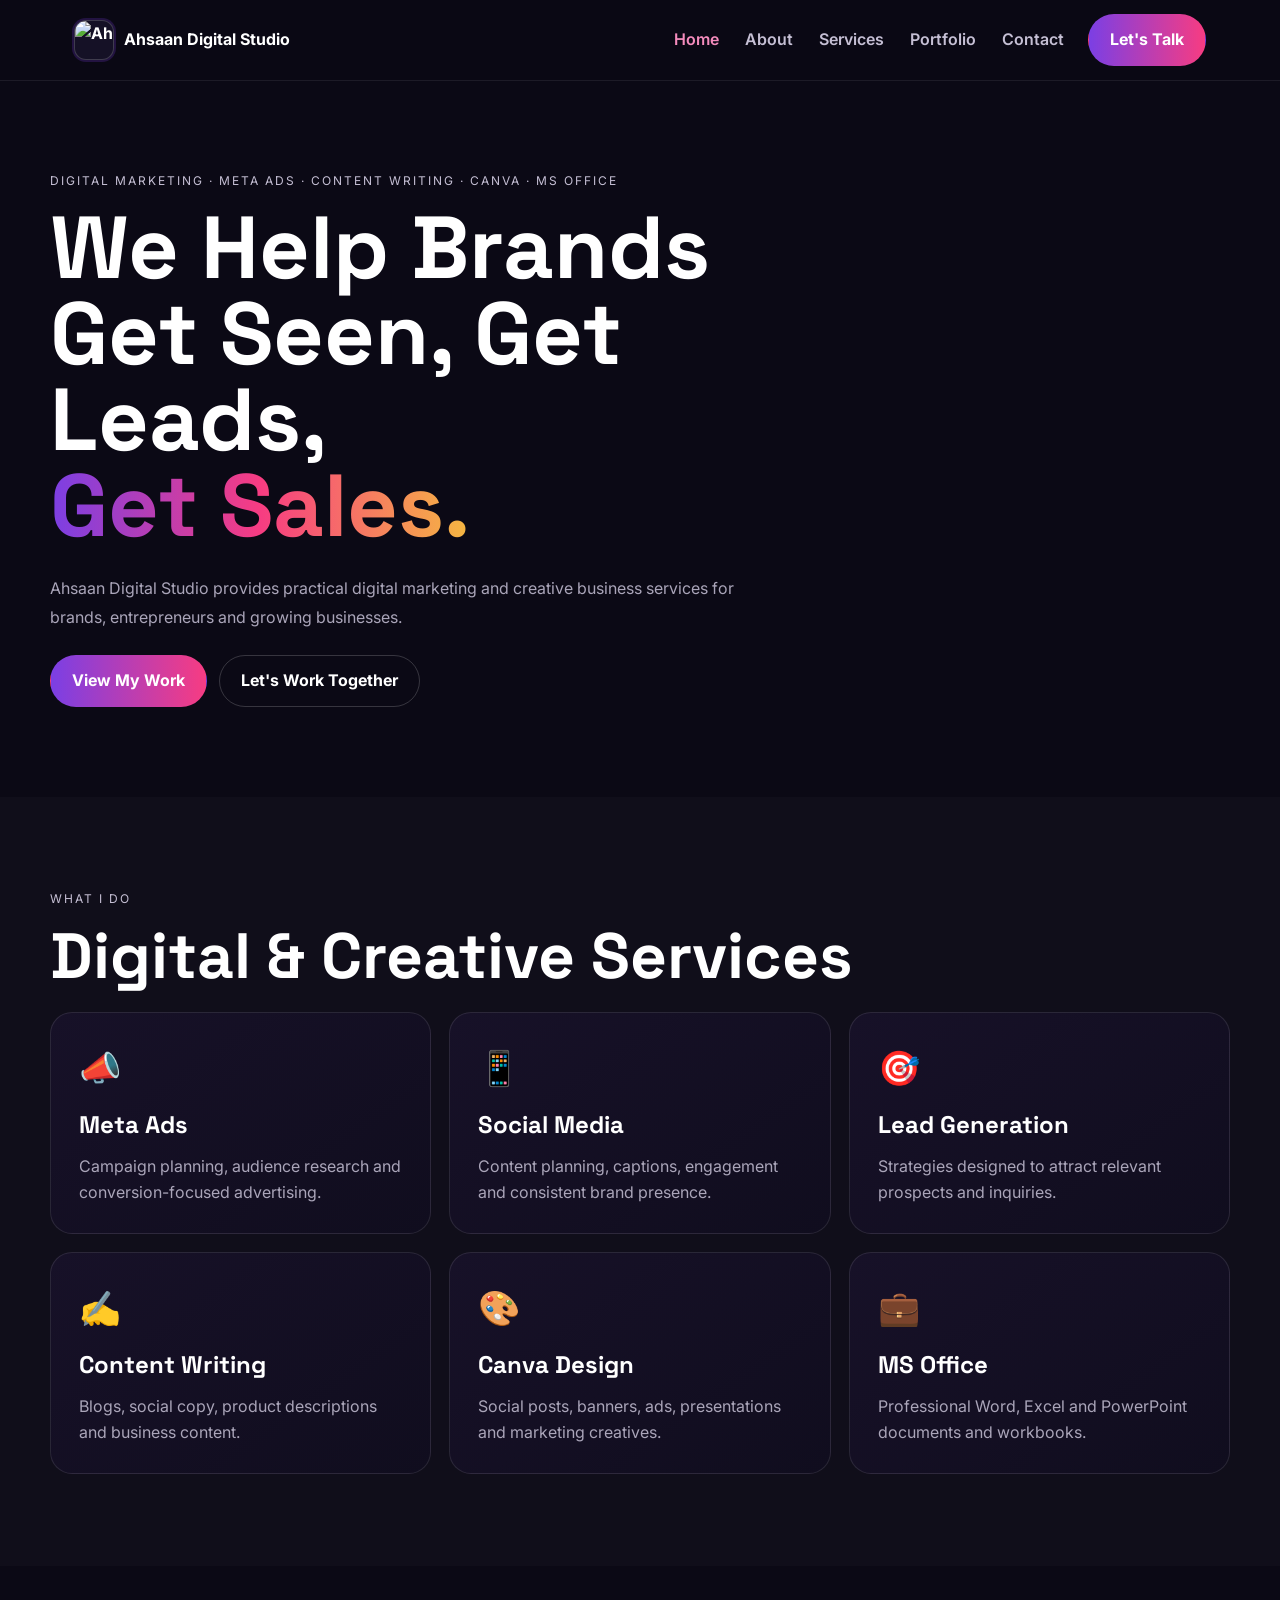
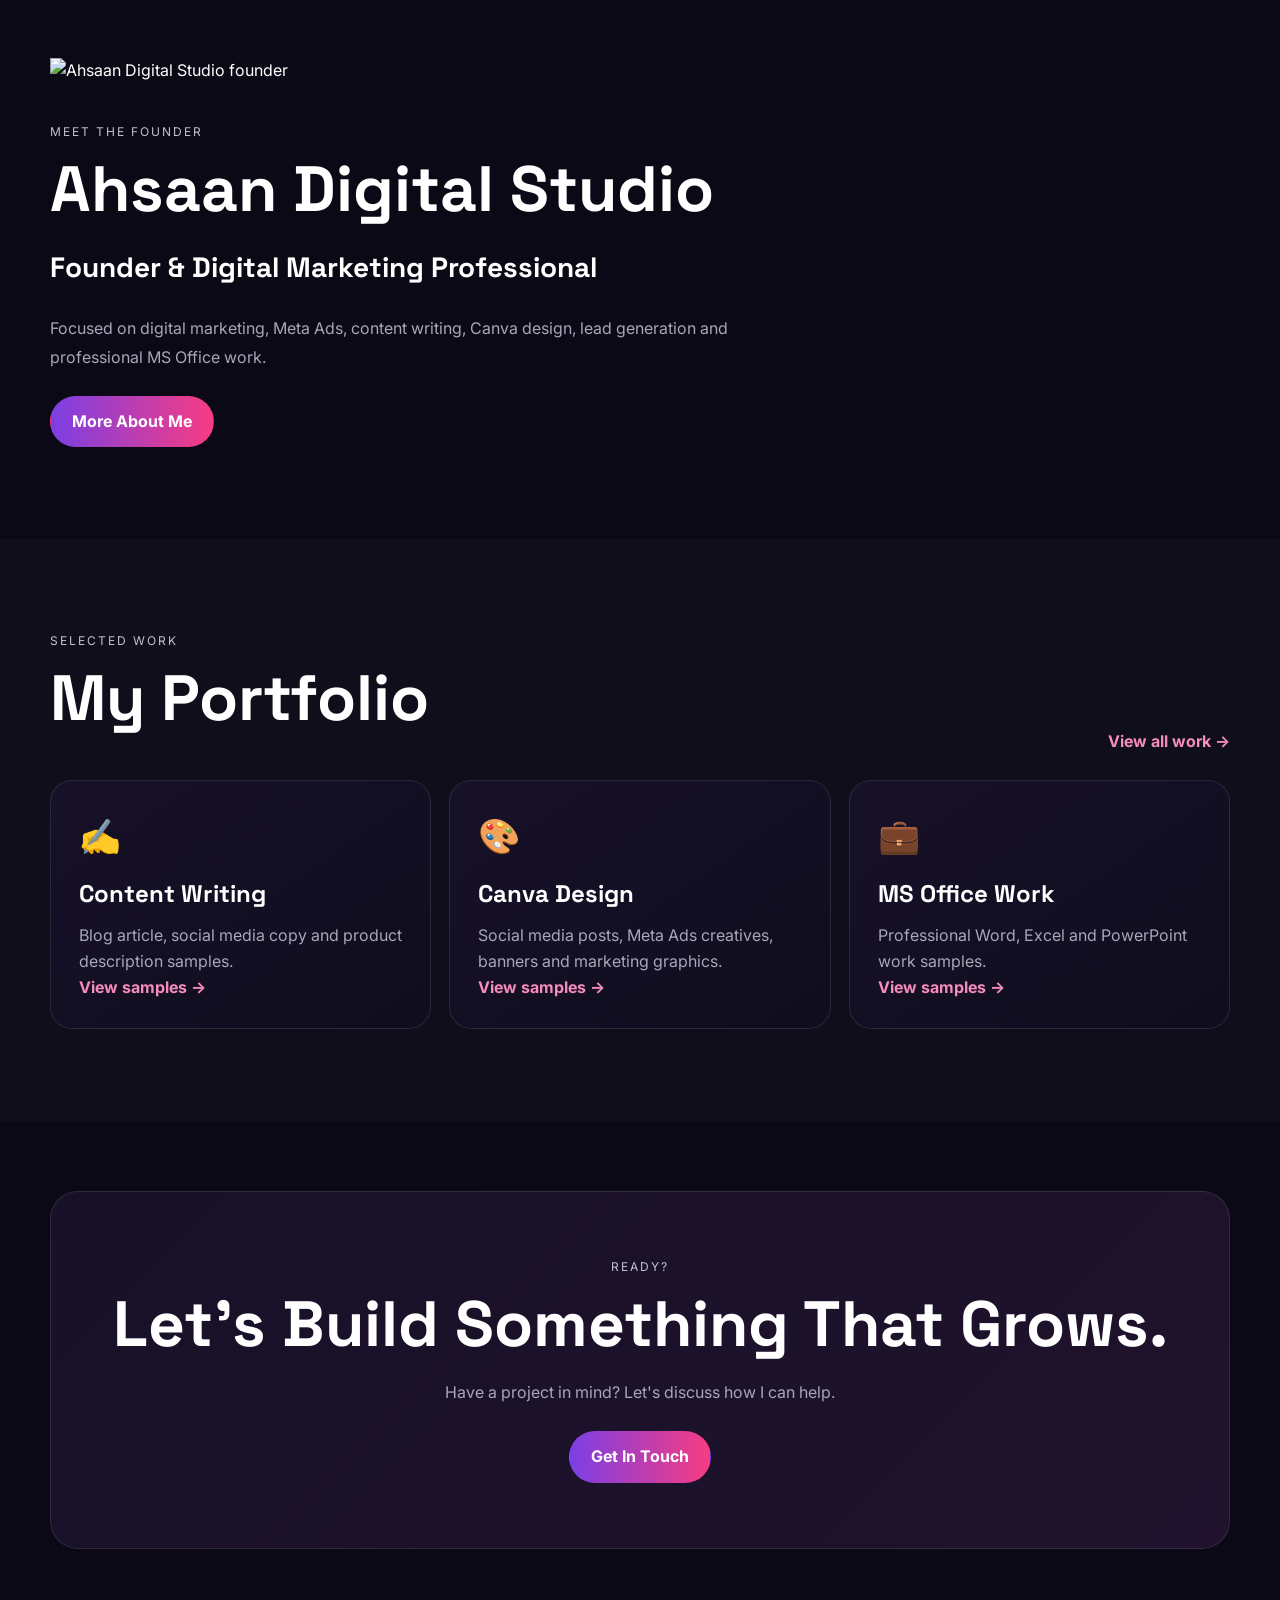
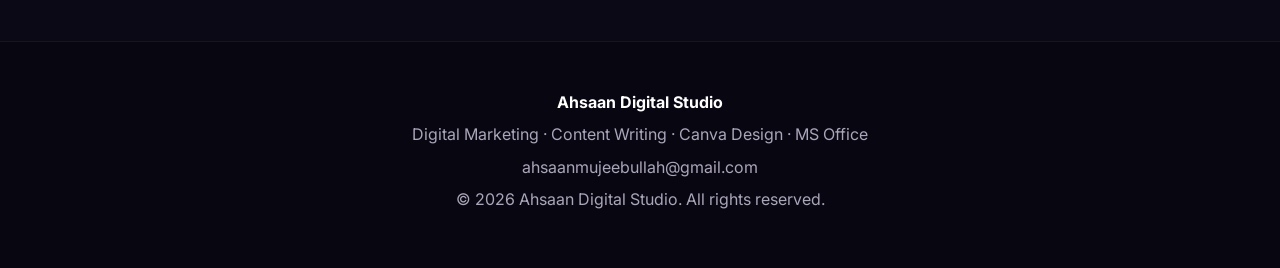
==== commit f3594bf5: "Add files via upload" ====
--- a/index.html
+++ b/index.html
@@ -8,7 +8,7 @@
 <a class="service-card reveal" href="services.html#canva"><span class="icon">🎨</span><h3>Canva Design</h3><p>Social posts, banners, ads, presentations and marketing creatives.</p></a>
 <a class="service-card reveal" href="services.html#office"><span class="icon">💼</span><h3>MS Office</h3><p>Professional Word, Excel and PowerPoint documents and workbooks.</p></a>
 </div></div></section>
-<section class="section"><div class="container"><div class="founder-content"><p class="eyebrow reveal">Meet the Founder</p><h2 class="section-title reveal">Ahsaan Digital Studio</h2><h3 class="founder-name reveal">Founder & Digital Marketing Professional</h3><p class="hero-sub reveal">Focused on digital marketing, Meta Ads, content writing, Canva design, lead generation and professional MS Office work.</p><a class="btn reveal" href="about.html">More About Me</a></div></div></section>
+<section class="section"><div class="container founder-wrap"><div class="founder-avatar reveal"><img src="assets/images/founder.jpg" alt="Ahsaan Digital Studio founder"></div><div class="founder-content"><p class="eyebrow reveal">Meet the Founder</p><h2 class="section-title reveal">Ahsaan Digital Studio</h2><h3 class="founder-name reveal">Founder & Digital Marketing Professional</h3><p class="hero-sub left reveal">Focused on digital marketing, Meta Ads, content writing, Canva design, lead generation and professional MS Office work.</p><a class="btn reveal" href="about.html">More About Me</a></div></div></section>
 <section class="section section-dark"><div class="container"><div class="section-head"><div><p class="eyebrow reveal">Selected Work</p><h2 class="section-title reveal">My Portfolio</h2></div><a class="text-link reveal" href="portfolio.html">View all work →</a></div><div class="card-grid three">
 <a class="portfolio-card reveal" href="portfolio.html#content"><span class="portfolio-icon">✍️</span><h3>Content Writing</h3><p>Blog article, social media copy and product description samples.</p><span class="card-link">View samples →</span></a>
 <a class="portfolio-card reveal" href="portfolio.html#canva"><span class="portfolio-icon">🎨</span><h3>Canva Design</h3><p>Social media posts, Meta Ads creatives, banners and marketing graphics.</p><span class="card-link">View samples →</span></a>
--- a/style.css
+++ b/style.css
@@ -5,7 +5,7 @@
 .navbar{position:sticky;top:0;z-index:100;background:rgba(11,9,21,.88);backdrop-filter:blur(18px);border-bottom:1px solid rgba(255,255,255,.08)}
 .nav-inner{max-width:1180px;margin:auto;padding:14px 24px;display:flex;align-items:center;justify-content:space-between;gap:20px}
 .logo{display:flex;align-items:center;gap:10px;font-weight:700;white-space:nowrap}
-.logo-badge{width:40px;height:40px;border-radius:12px;overflow:hidden;display:block;background:#151126;border:1px solid rgba(255,255,255,.12);flex:0 0 40px}
+.logo-badge{width:40px;height:40px;border-radius:12px;overflow:hidden;display:block;background:#151126;border:1px solid rgba(255,255,255,.18);flex:0 0 40px;box-shadow:0 0 0 2px rgba(123,63,228,.22)}.logo-badge img{width:100%;height:100%;display:block;object-fit:cover;object-position:50% 25%}
 .logo-badge img{width:100%;height:100%;display:block;object-fit:cover;object-position:center 18%}
 .nav-links{display:flex;align-items:center;gap:22px}
 .nav-links>a:not(.nav-cta){padding:9px 2px;color:#c5bfd4;font-weight:600}
